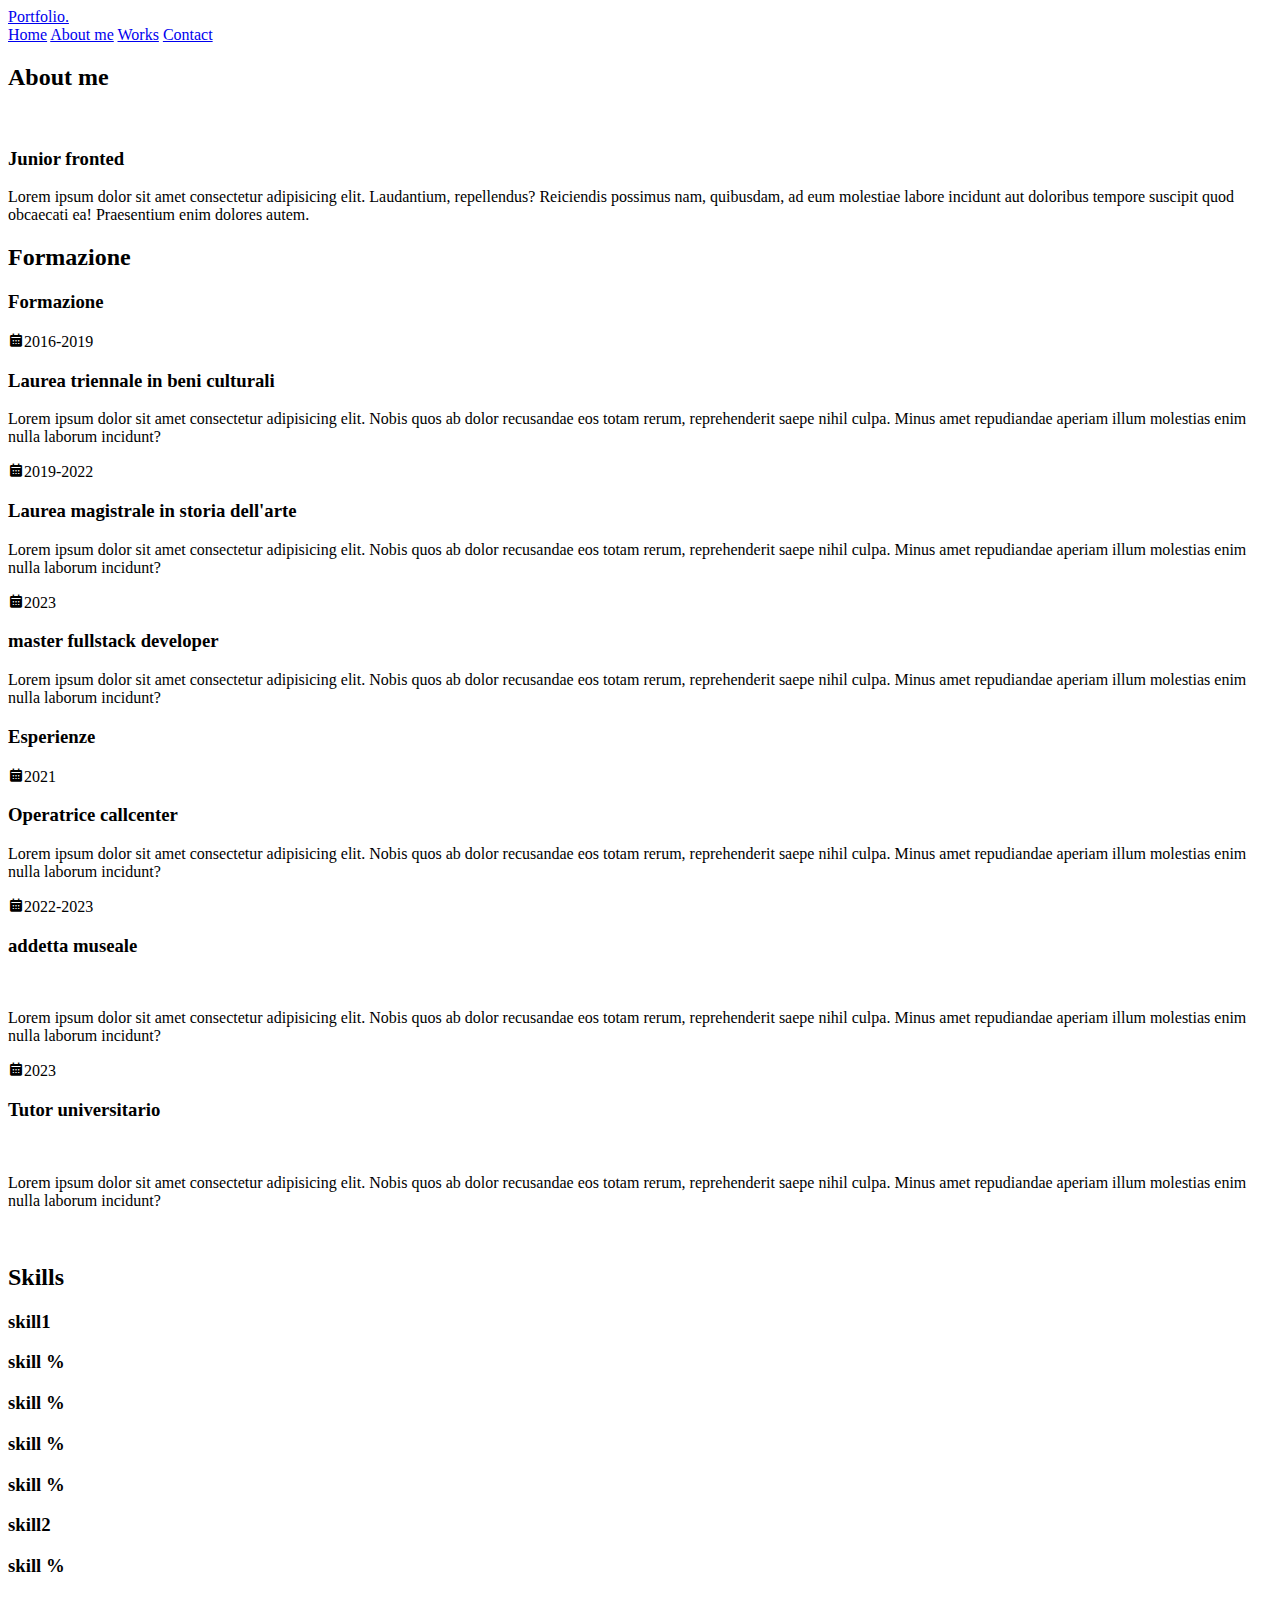
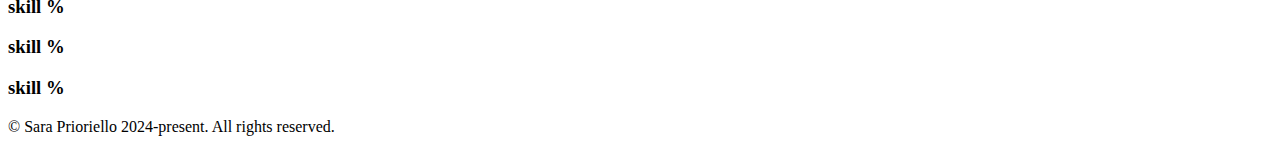
==== about.html @ 72db9e5d "aggiunta sezione 'about' da editare!" ====
<!DOCTYPE html>
<html lang="en">

<head>
    <meta charset="UTF-8">
    <meta name="viewport" content="width=device-width, initial-scale=1.0">
    <link rel="stylesheet" href="C:\Users\sarap\Desktop\Portfolio SaraPrioriello\Portfolio_SaraPrioriello\assets\css\about.css">
    <link href='https://unpkg.com/boxicons@2.1.4/css/boxicons.min.css' rel='stylesheet'>

</head>

<body>
    <header class="header">
        <a href="#" class="logo">Portfolio.</a>
        <nav class="navbar">
            <a href="C:\Users\sarap\Desktop\Portfolio SaraPrioriello\Portfolio_SaraPrioriello\index.html" >Home</a>
            <a href="C:\Users\sarap\Desktop\Portfolio SaraPrioriello\Portfolio_SaraPrioriello\about.html">About me</a>
            <a href="#">Works</a>
            <a href="#">Contact</a>
        </nav>
    </header>
<!--sezione about me-->
<section class="about" id="about">
    <h2 class="heading">About me
    </h2>

    <div class="about-img">
        <img src="C:\Users\sarap\Desktop\Portfolio SaraPrioriello\Portfolio_SaraPrioriello\assets\img\Progetto senza titolo (11).png" alt="">
        <span class="circle-spin"></span>
    </div>

    <div class="about-content">
        <h3>Junior fronted</h3>
        <p>Lorem ipsum dolor sit amet consectetur adipisicing elit. Laudantium, repellendus? Reiciendis possimus nam, quibusdam, ad eum molestiae labore incidunt aut doloribus tempore suscipit quod obcaecati ea! Praesentium enim dolores autem.</p>
    </div>


</section>

<section class="education" id="education">
    <h2 class="heading">Formazione</h2>

    <div class="education-row">
        <div class="education-column">
            <h3 class="title">Formazione</h3>

            <div class="education-box">
                <div class="education-content">
                    <div class="content">
                        <div class="year">
                        <i class='bx bxs-calendar'></i>2016-2019
                        <h3>Laurea triennale in beni culturali</h3>
                        <p>Lorem ipsum dolor sit amet consectetur adipisicing elit. Nobis quos ab dolor recusandae eos totam rerum, reprehenderit saepe nihil culpa. Minus amet repudiandae aperiam illum molestias enim nulla laborum incidunt?</p>
                        </div>
                    </div>
                </div>
            
                <div class="education-content">
                    <div class="content">
                        <div class="year">
                        <i class='bx bxs-calendar'></i>2019-2022
                        <h3>Laurea magistrale in storia dell'arte</h3>
                        <p>Lorem ipsum dolor sit amet consectetur adipisicing elit. Nobis quos ab dolor recusandae eos totam rerum, reprehenderit saepe nihil culpa. Minus amet repudiandae aperiam illum molestias enim nulla laborum incidunt?</p>
                        </div>
                    </div>
                </div>

                <div class="education-content">
                    <div class="content">
                        <div class="year">
                        <i class='bx bxs-calendar'></i>2023
                        <h3>master fullstack developer</h3>
                        <p>Lorem ipsum dolor sit amet consectetur adipisicing elit. Nobis quos ab dolor recusandae eos totam rerum, reprehenderit saepe nihil culpa. Minus amet repudiandae aperiam illum molestias enim nulla laborum incidunt?</p>
                        </div>
                    </div>
                </div>
            </div>
        </div>

        <div class="education-column">
            <h3 class="title">Esperienze</h3>

            <div class="education-box">
                <div class="education-content">
                    <div class="content">
                        <div class="year">
                        <i class='bx bxs-calendar'></i>2021
                        <h3>Operatrice callcenter</h3>
                        <p>Lorem ipsum dolor sit amet consectetur adipisicing elit. Nobis quos ab dolor recusandae eos totam rerum, reprehenderit saepe nihil culpa. Minus amet repudiandae aperiam illum molestias enim nulla laborum incidunt?</p>
                        </div>
                    </div>
                </div>
            
                <div class="education-content">
                    <div class="content">
                        <div class="year">
                        <i class='bx bxs-calendar'></i>2022-2023
                        <h3>addetta museale</h3>
                        <br>
                        <p>Lorem ipsum dolor sit amet consectetur adipisicing elit. Nobis quos ab dolor recusandae eos totam rerum, reprehenderit saepe nihil culpa. Minus amet repudiandae aperiam illum molestias enim nulla laborum incidunt?</p>
                  
                
                    </div>
                    </div>
                </div>

                <div class="education-content">
                    <div class="content">
                        <div class="year">
                        <i class='bx bxs-calendar'></i>2023
                        <h3>Tutor universitario</h3>
                        <br>
                        <p>Lorem ipsum dolor sit amet consectetur adipisicing elit. Nobis quos ab dolor recusandae eos totam rerum, reprehenderit saepe nihil culpa. Minus amet repudiandae aperiam illum molestias enim nulla laborum incidunt?</p>
                        <br>
                        
                        </div>
                    </div>
                </div>
            </div>
        </div>
    </div>
</section>
<!--sezione skill-->

<section class="skills" id="skills">
    <h2 class="heading">Skills</h2>
    <div class="skills-row">
        <div class="skills-column">
            <h3 class="title">skill1</h3>
            <div class="skills-box">
                <div class="skills-content">
                    <div class="progress">
                        <h3>skill <span>%</span></h3>
                        <div class="bar"><span></span></div>
                    </div>

                    <div class="progress">
                        <h3>skill <span>%</span></h3>
                        <div class="bar"><span></span></div>
                    </div>

                    <div class="progress">
                        <h3>skill <span>%</span></h3>
                        <div class="bar"><span></span></div>
                    </div>

                    <div class="progress">
                        <h3>skill <span>%</span></h3>
                        <div class="bar"><span></span></div>
                    </div>
                    
                </div>
            </div>
        </div>
        
        <div class="skills-column">
            <h3 class="title">skill2</h3>
            <div class="skills-box">
                <div class="skills-content">
                    <div class="progress">
                        <h3>skill <span>%</span></h3>
                        <div class="bar"><span></span></div>
                    </div>

                    <div class="progress">
                        <h3>skill <span>%</span></h3>
                        <div class="bar"><span></span></div>
                    </div>

                    <div class="progress">
                        <h3>skill <span>%</span></h3>
                        <div class="bar"><span></span></div>
                    </div>

                    <div class="progress">
                        <h3>skill <span>%</span></h3>
                        <div class="bar"><span></span></div>
                    </div>
                    
                </div>
            </div>
        </div>
        


        
    </div>


</section>

<!--FOOTER-->
<section>
    <footer class="footer">
        <p>© Sara Prioriello 2024-present. All rights reserved.</p>
    </footer>
    </section>
</body>
</html>
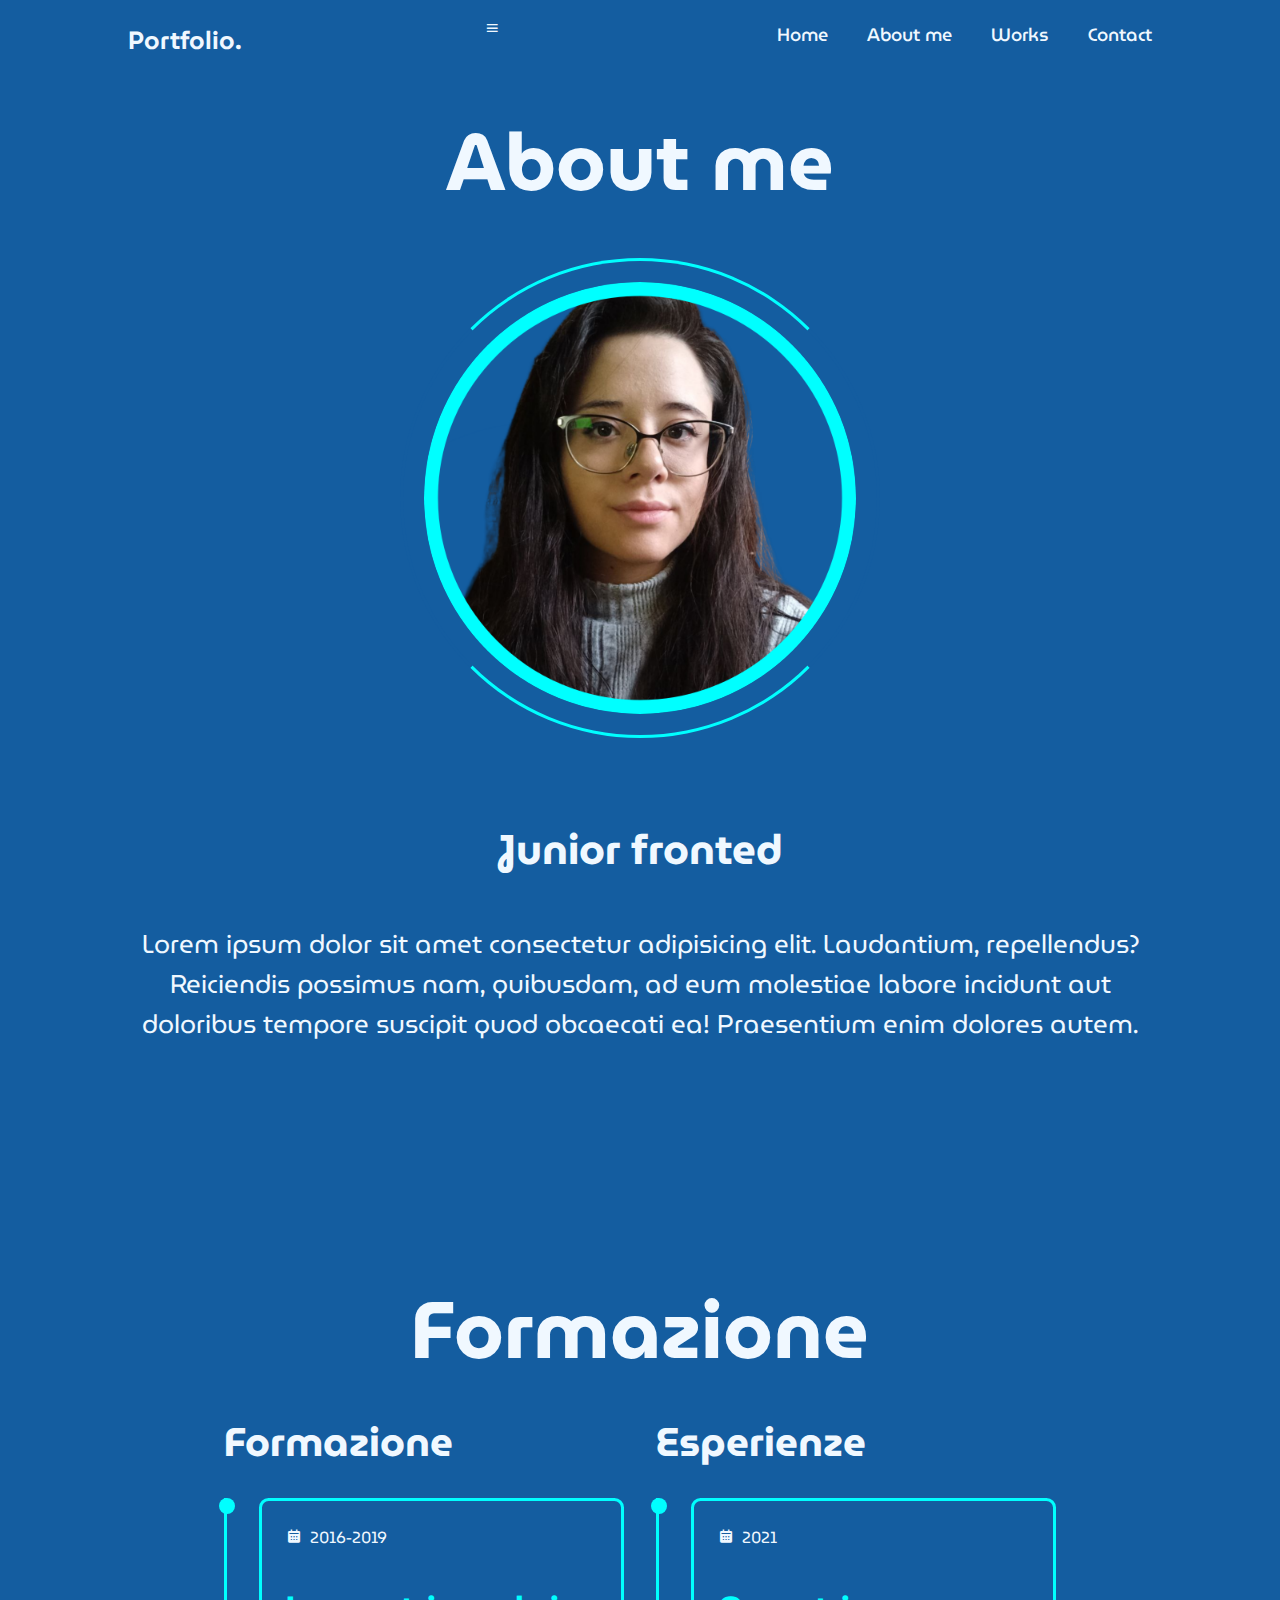
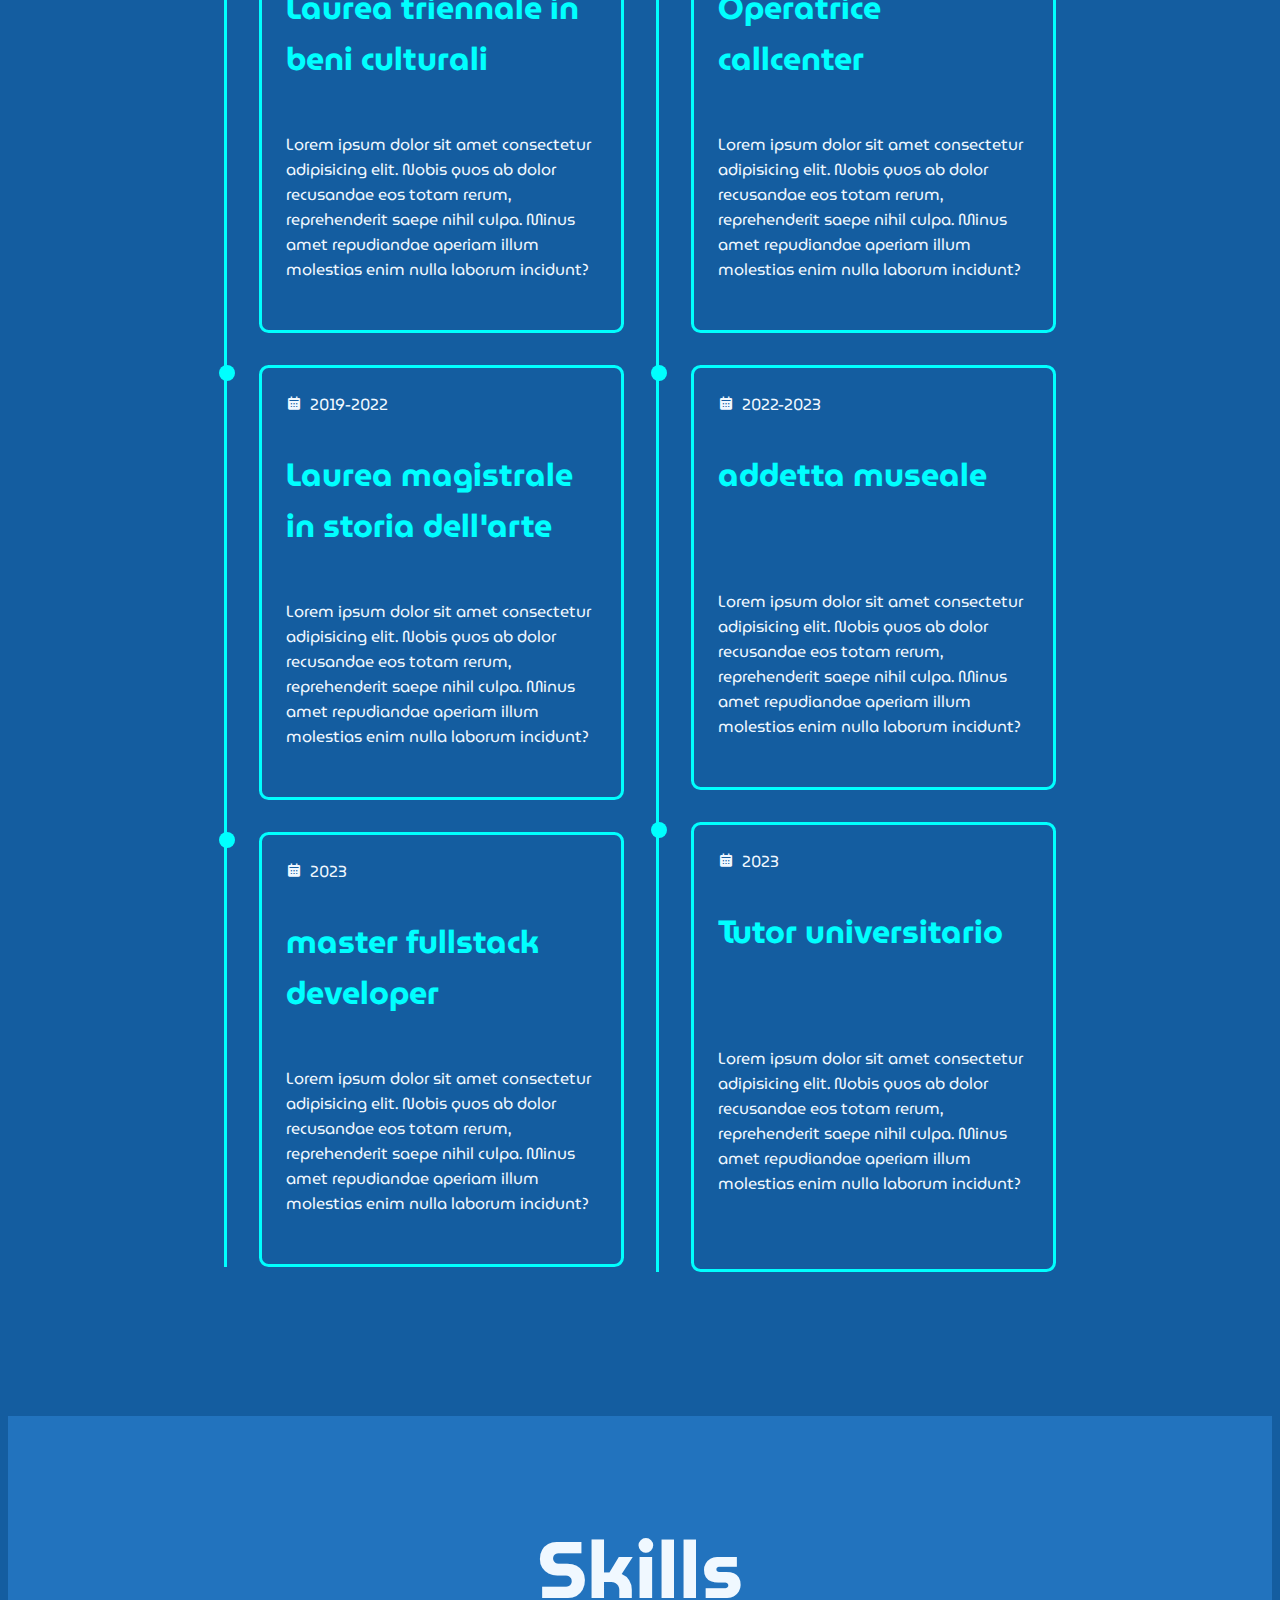
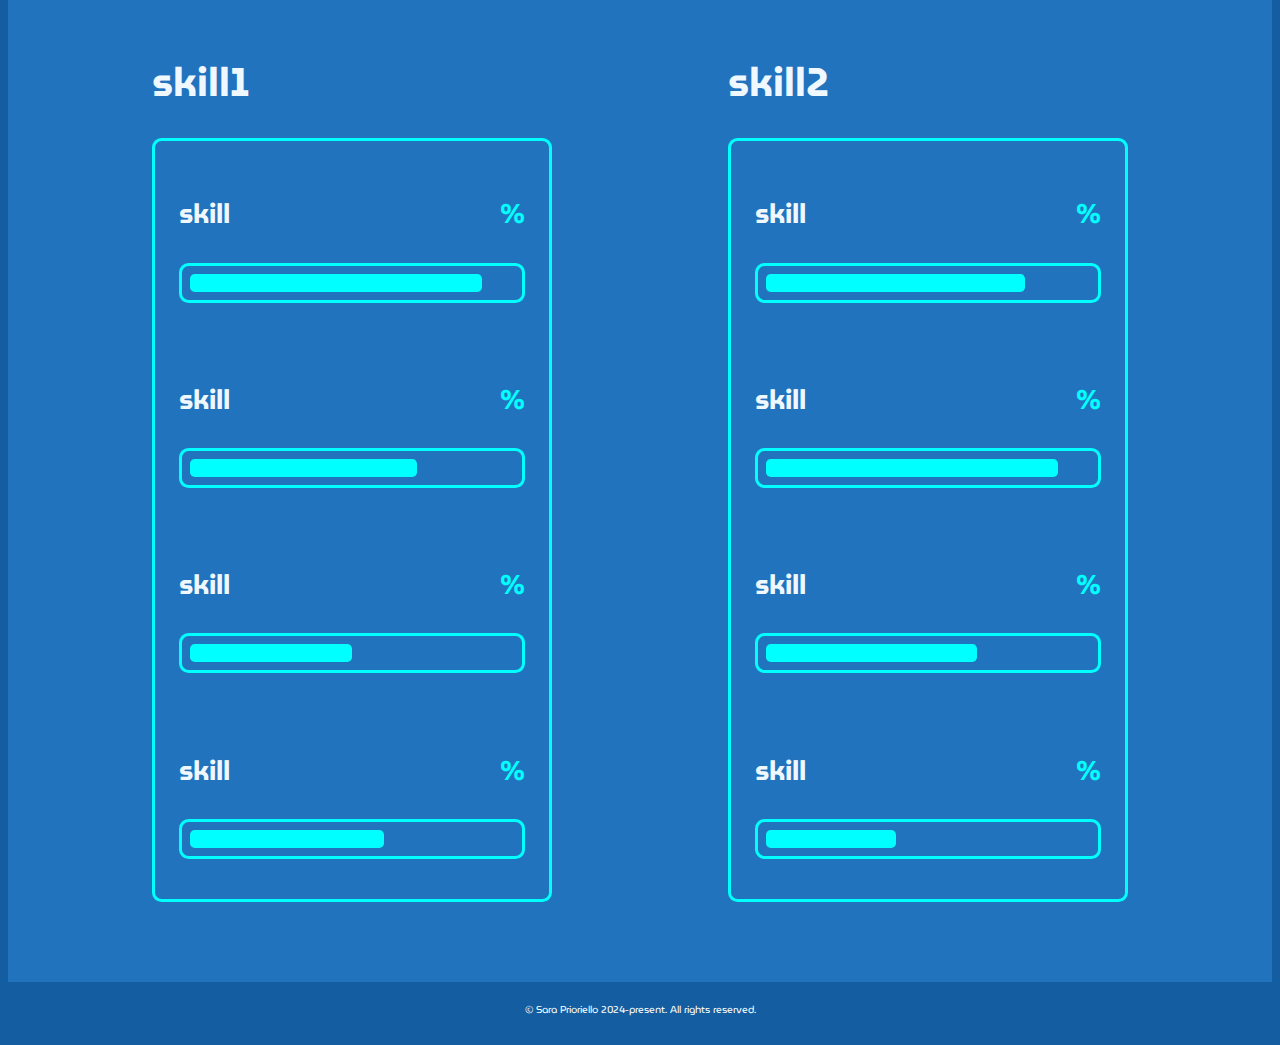
==== commit dfe024a7: "da rivedere i collegamenti del cv e della foto" ====
--- a/about.html
+++ b/about.html
@@ -4,19 +4,21 @@
 <head>
     <meta charset="UTF-8">
     <meta name="viewport" content="width=device-width, initial-scale=1.0">
-    <link rel="stylesheet" href="C:\Users\sarap\Desktop\Portfolio SaraPrioriello\Portfolio_SaraPrioriello\assets\css\about.css">
+    <link rel="stylesheet" href="assets\css\about.css">
     <link href='https://unpkg.com/boxicons@2.1.4/css/boxicons.min.css' rel='stylesheet'>
 
 </head>
 
 <body>
     <header class="header">
-        <a href="#" class="logo">Portfolio.</a>
+        <a href="index.html" class="logo">Portfolio.</a>
+        <div class="bx bx-menu" id="menu-icon"></div>
         <nav class="navbar">
-            <a href="C:\Users\sarap\Desktop\Portfolio SaraPrioriello\Portfolio_SaraPrioriello\index.html" >Home</a>
-            <a href="C:\Users\sarap\Desktop\Portfolio SaraPrioriello\Portfolio_SaraPrioriello\about.html">About me</a>
-            <a href="#">Works</a>
-            <a href="#">Contact</a>
+            <a href="index.html" >Home</a>
+            <a href="about.html">About me</a>
+            <a href="portfolio.html">Works</a>
+            <a href="contacts.html">Contact</a>
+            <span class="active-nav"></span>
         </nav>
     </header>
 <!--sezione about me-->
@@ -25,7 +27,7 @@
     </h2>
 
     <div class="about-img">
-        <img src="C:\Users\sarap\Desktop\Portfolio SaraPrioriello\Portfolio_SaraPrioriello\assets\img\Progetto senza titolo (11).png" alt="">
+        <img src="assets\img\Progetto senza titolo (11).png" alt="">
         <span class="circle-spin"></span>
     </div>
 
@@ -195,5 +197,7 @@
         <p>© Sara Prioriello 2024-present. All rights reserved.</p>
     </footer>
     </section>
+
+    <script src="script.js"></script>
 </body>
 </html>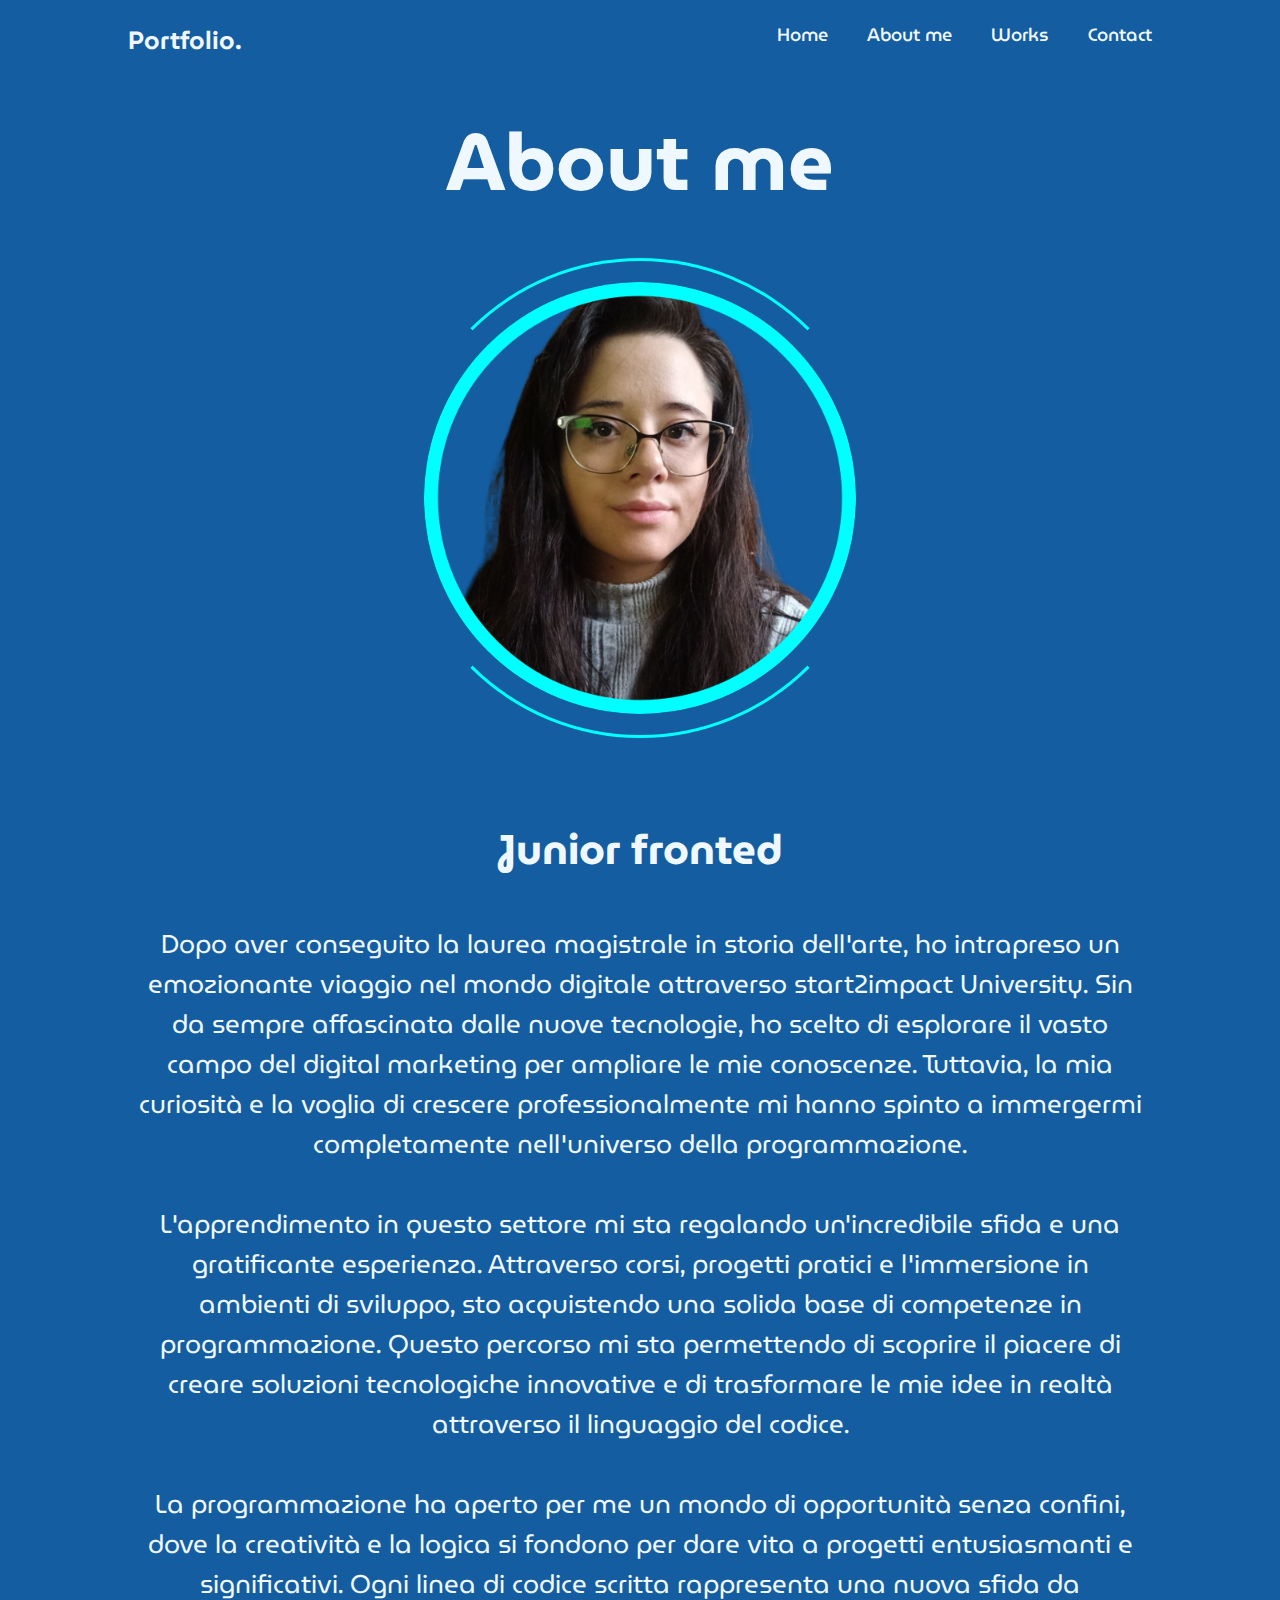
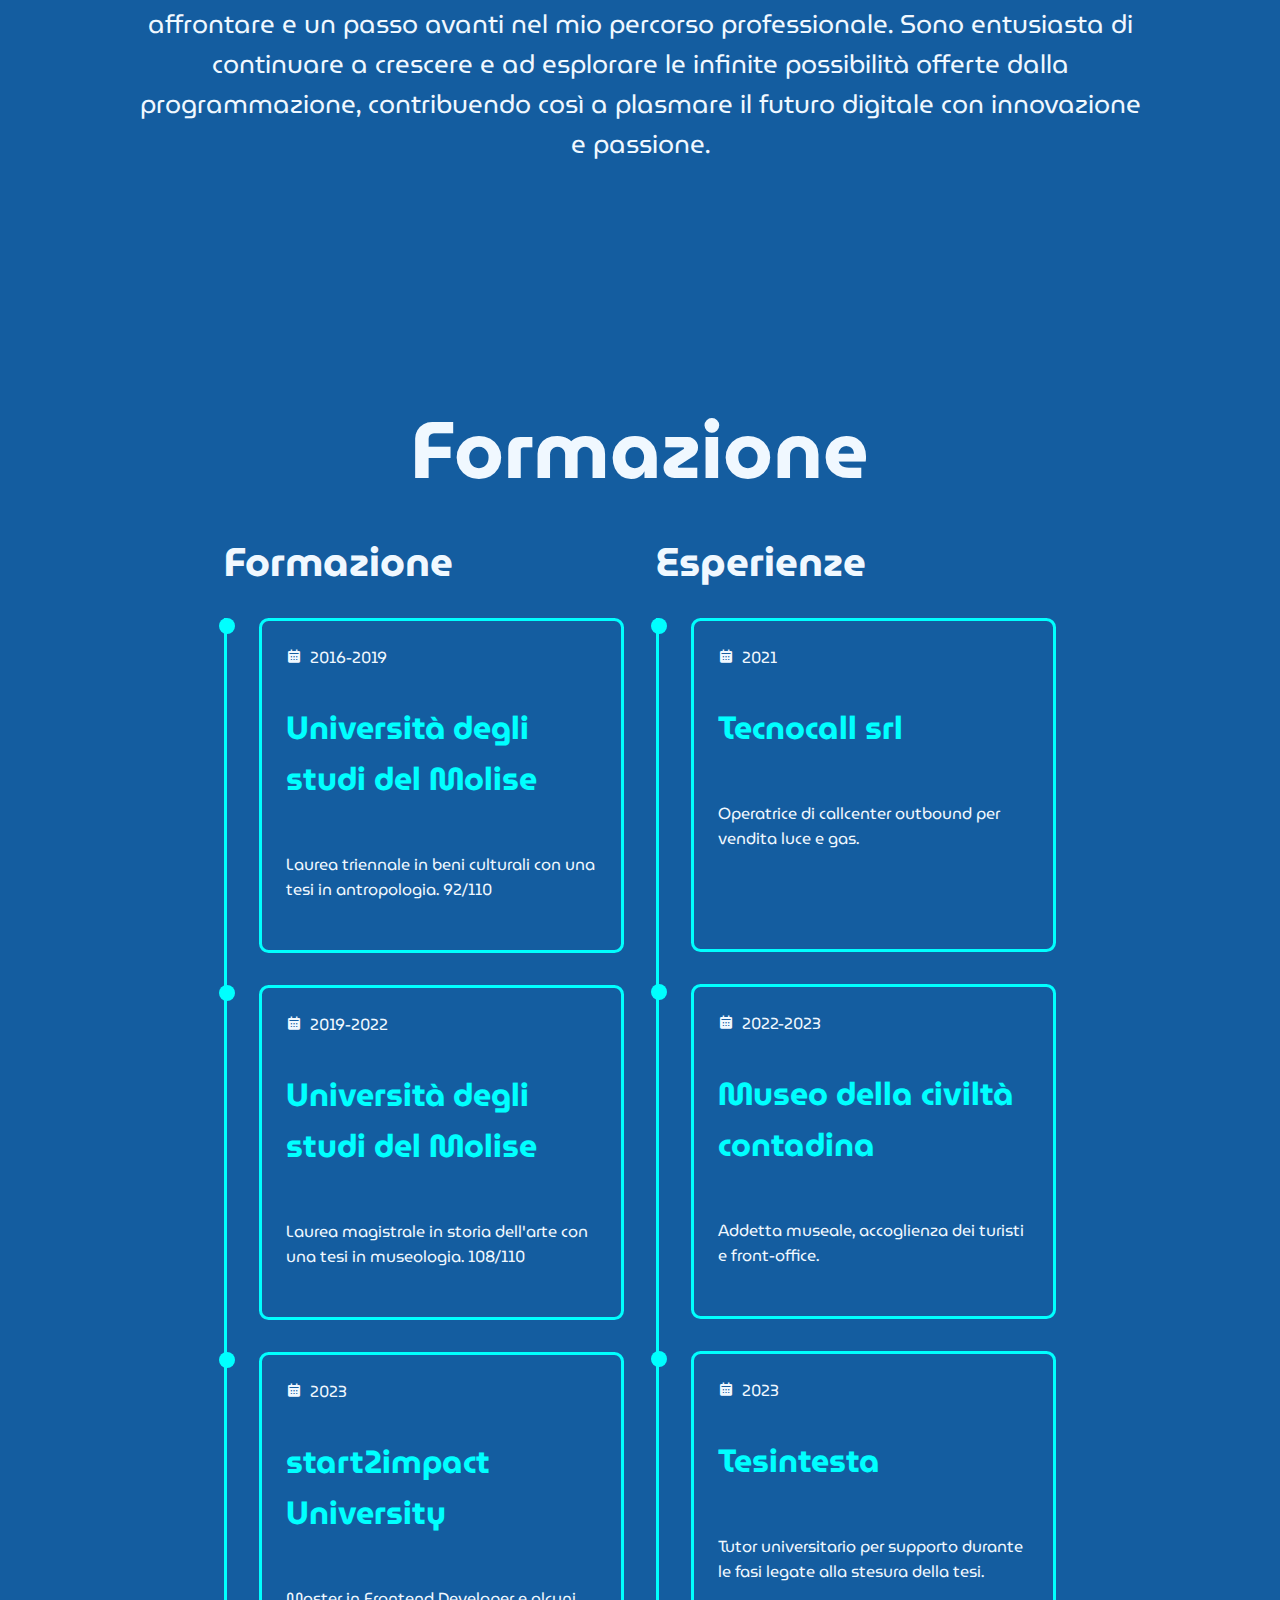
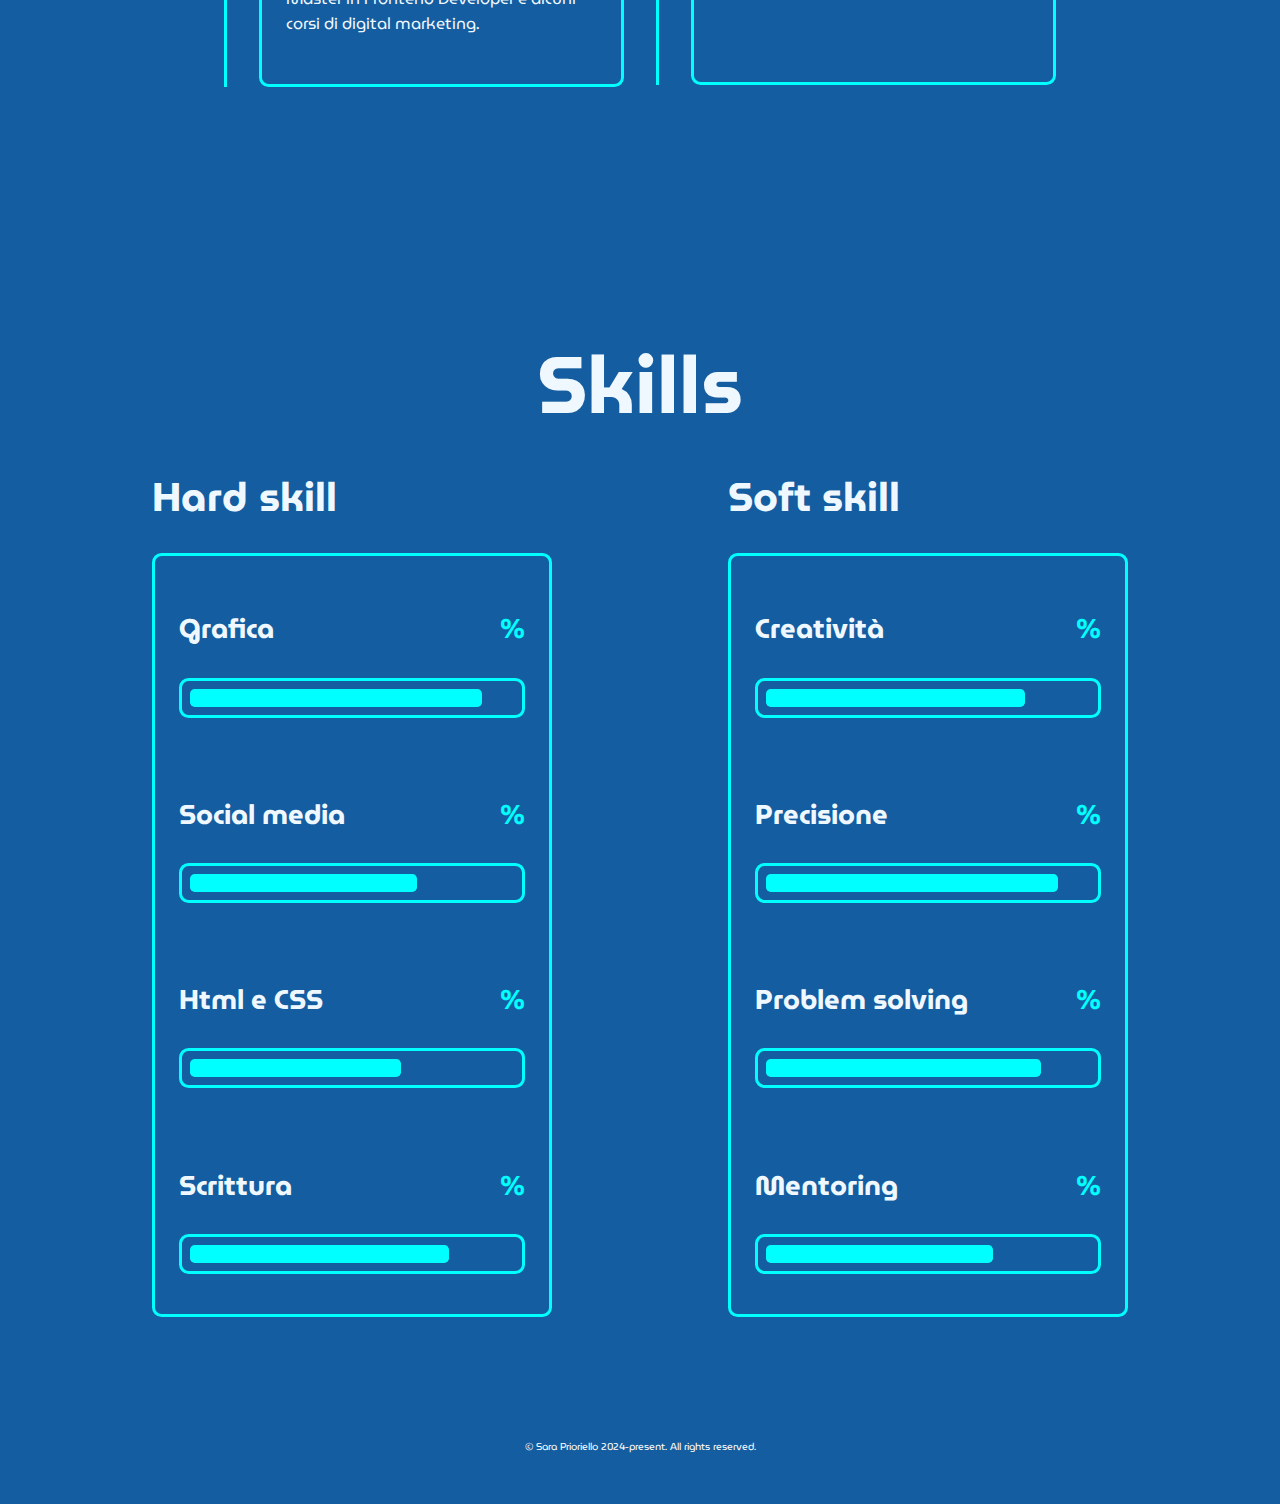
==== commit b17f7e7c: "iniziata la compilazione" ====
--- a/about.html
+++ b/about.html
@@ -6,6 +6,7 @@
     <meta name="viewport" content="width=device-width, initial-scale=1.0">
     <link rel="stylesheet" href="assets\css\about.css">
     <link href='https://unpkg.com/boxicons@2.1.4/css/boxicons.min.css' rel='stylesheet'>
+    
 
 </head>
 
@@ -33,7 +34,19 @@
 
     <div class="about-content">
         <h3>Junior fronted</h3>
-        <p>Lorem ipsum dolor sit amet consectetur adipisicing elit. Laudantium, repellendus? Reiciendis possimus nam, quibusdam, ad eum molestiae labore incidunt aut doloribus tempore suscipit quod obcaecati ea! Praesentium enim dolores autem.</p>
+        <p>Dopo aver conseguito la laurea magistrale in storia dell'arte, ho intrapreso un emozionante viaggio nel mondo digitale attraverso start2impact University. Sin da sempre affascinata dalle nuove tecnologie, ho scelto di esplorare il vasto campo del digital marketing per ampliare le mie conoscenze. Tuttavia, la mia curiosità e la voglia di crescere professionalmente mi hanno spinto a immergermi completamente nell'universo della programmazione.
+            <br>
+            <br>
+            L'apprendimento in questo settore mi sta regalando un'incredibile sfida e una gratificante esperienza. Attraverso corsi, progetti pratici e l'immersione in ambienti di sviluppo, sto acquistendo una solida base di competenze in programmazione. Questo percorso mi sta permettendo di scoprire il piacere di creare soluzioni tecnologiche innovative e di trasformare le mie idee in realtà attraverso il linguaggio del codice.
+            <br>
+            <br>
+            La programmazione ha aperto per me un mondo di opportunità senza confini, dove la creatività e la logica si fondono per dare vita a progetti entusiasmanti e significativi. Ogni linea di codice scritta rappresenta una nuova sfida da affrontare e un passo avanti nel mio percorso professionale. Sono entusiasta di continuare a crescere e ad esplorare le infinite possibilità offerte dalla programmazione, contribuendo così a plasmare il futuro digitale con innovazione e passione.
+            
+            
+            
+            
+            
+            </p>
     </div>
 
 
@@ -51,8 +64,9 @@
                     <div class="content">
                         <div class="year">
                         <i class='bx bxs-calendar'></i>2016-2019
-                        <h3>Laurea triennale in beni culturali</h3>
-                        <p>Lorem ipsum dolor sit amet consectetur adipisicing elit. Nobis quos ab dolor recusandae eos totam rerum, reprehenderit saepe nihil culpa. Minus amet repudiandae aperiam illum molestias enim nulla laborum incidunt?</p>
+                        <h3>Università degli studi del Molise</h3>
+                        <p>Laurea triennale in beni culturali con una tesi in antropologia.
+                        92/110</p>
                         </div>
                     </div>
                 </div>
@@ -61,8 +75,9 @@
                     <div class="content">
                         <div class="year">
                         <i class='bx bxs-calendar'></i>2019-2022
-                        <h3>Laurea magistrale in storia dell'arte</h3>
-                        <p>Lorem ipsum dolor sit amet consectetur adipisicing elit. Nobis quos ab dolor recusandae eos totam rerum, reprehenderit saepe nihil culpa. Minus amet repudiandae aperiam illum molestias enim nulla laborum incidunt?</p>
+                        <h3>Università degli studi del Molise</h3>
+                        <p>Laurea magistrale in storia dell'arte con una tesi in museologia. 
+                        108/110</p>
                         </div>
                     </div>
                 </div>
@@ -71,8 +86,9 @@
                     <div class="content">
                         <div class="year">
                         <i class='bx bxs-calendar'></i>2023
-                        <h3>master fullstack developer</h3>
-                        <p>Lorem ipsum dolor sit amet consectetur adipisicing elit. Nobis quos ab dolor recusandae eos totam rerum, reprehenderit saepe nihil culpa. Minus amet repudiandae aperiam illum molestias enim nulla laborum incidunt?</p>
+                        <h3>start2impact University</h3>
+                        <p>Master in Frontend Developer e alcuni corsi di digital marketing. 
+                        </p>
                         </div>
                     </div>
                 </div>
@@ -87,8 +103,9 @@
                     <div class="content">
                         <div class="year">
                         <i class='bx bxs-calendar'></i>2021
-                        <h3>Operatrice callcenter</h3>
-                        <p>Lorem ipsum dolor sit amet consectetur adipisicing elit. Nobis quos ab dolor recusandae eos totam rerum, reprehenderit saepe nihil culpa. Minus amet repudiandae aperiam illum molestias enim nulla laborum incidunt?</p>
+                        <h3>Tecnocall srl</h3>
+                        <p>Operatrice di callcenter outbound per vendita luce e gas. <br><br>
+                        <br></p>
                         </div>
                     </div>
                 </div>
@@ -97,9 +114,9 @@
                     <div class="content">
                         <div class="year">
                         <i class='bx bxs-calendar'></i>2022-2023
-                        <h3>addetta museale</h3>
-                        <br>
-                        <p>Lorem ipsum dolor sit amet consectetur adipisicing elit. Nobis quos ab dolor recusandae eos totam rerum, reprehenderit saepe nihil culpa. Minus amet repudiandae aperiam illum molestias enim nulla laborum incidunt?</p>
+                        <h3>Museo della civiltà contadina</h3>
+                        <p>Addetta museale, accoglienza dei turisti e front-office.
+                        <br></p>
                   
                 
                     </div>
@@ -110,10 +127,10 @@
                     <div class="content">
                         <div class="year">
                         <i class='bx bxs-calendar'></i>2023
-                        <h3>Tutor universitario</h3>
-                        <br>
-                        <p>Lorem ipsum dolor sit amet consectetur adipisicing elit. Nobis quos ab dolor recusandae eos totam rerum, reprehenderit saepe nihil culpa. Minus amet repudiandae aperiam illum molestias enim nulla laborum incidunt?</p>
-                        <br>
+                        <h3>Tesintesta</h3>
+                        <p>Tutor universitario per supporto durante le fasi legate alla stesura della tesi.
+                            <br><br><br>
+                        </p>
                         
                         </div>
                     </div>
@@ -128,26 +145,26 @@
     <h2 class="heading">Skills</h2>
     <div class="skills-row">
         <div class="skills-column">
-            <h3 class="title">skill1</h3>
+            <h3 class="title">Hard skill</h3>
             <div class="skills-box">
                 <div class="skills-content">
                     <div class="progress">
-                        <h3>skill <span>%</span></h3>
-                        <div class="bar"><span></span></div>
-                    </div>
-
-                    <div class="progress">
-                        <h3>skill <span>%</span></h3>
-                        <div class="bar"><span></span></div>
-                    </div>
-
-                    <div class="progress">
-                        <h3>skill <span>%</span></h3>
-                        <div class="bar"><span></span></div>
-                    </div>
-
-                    <div class="progress">
-                        <h3>skill <span>%</span></h3>
+                        <h3>Grafica<span>%</span></h3>
+                        <div class="bar"><span></span></div>
+                    </div>
+
+                    <div class="progress">
+                        <h3>Social media <span>%</span></h3>
+                        <div class="bar"><span></span></div>
+                    </div>
+
+                    <div class="progress">
+                        <h3>Html e CSS <span>%</span></h3>
+                        <div class="bar"><span></span></div>
+                    </div>
+
+                    <div class="progress">
+                        <h3>Scrittura <span>%</span></h3>
                         <div class="bar"><span></span></div>
                     </div>
                     
@@ -156,26 +173,26 @@
         </div>
         
         <div class="skills-column">
-            <h3 class="title">skill2</h3>
+            <h3 class="title">Soft skill</h3>
             <div class="skills-box">
                 <div class="skills-content">
                     <div class="progress">
-                        <h3>skill <span>%</span></h3>
-                        <div class="bar"><span></span></div>
-                    </div>
-
-                    <div class="progress">
-                        <h3>skill <span>%</span></h3>
-                        <div class="bar"><span></span></div>
-                    </div>
-
-                    <div class="progress">
-                        <h3>skill <span>%</span></h3>
-                        <div class="bar"><span></span></div>
-                    </div>
-
-                    <div class="progress">
-                        <h3>skill <span>%</span></h3>
+                        <h3>Creatività <span>%</span></h3>
+                        <div class="bar"><span></span></div>
+                    </div>
+
+                    <div class="progress">
+                        <h3>Precisione <span>%</span></h3>
+                        <div class="bar"><span></span></div>
+                    </div>
+
+                    <div class="progress">
+                        <h3>Problem solving <span>%</span></h3>
+                        <div class="bar"><span></span></div>
+                    </div>
+
+                    <div class="progress">
+                        <h3>Mentoring <span>%</span></h3>
                         <div class="bar"><span></span></div>
                     </div>
                     
@@ -192,11 +209,11 @@
 </section>
 
 <!--FOOTER-->
-<section>
-    <footer class="footer">
+
+    <footer>
         <p>© Sara Prioriello 2024-present. All rights reserved.</p>
     </footer>
-    </section>
+   
 
     <script src="script.js"></script>
 </body>
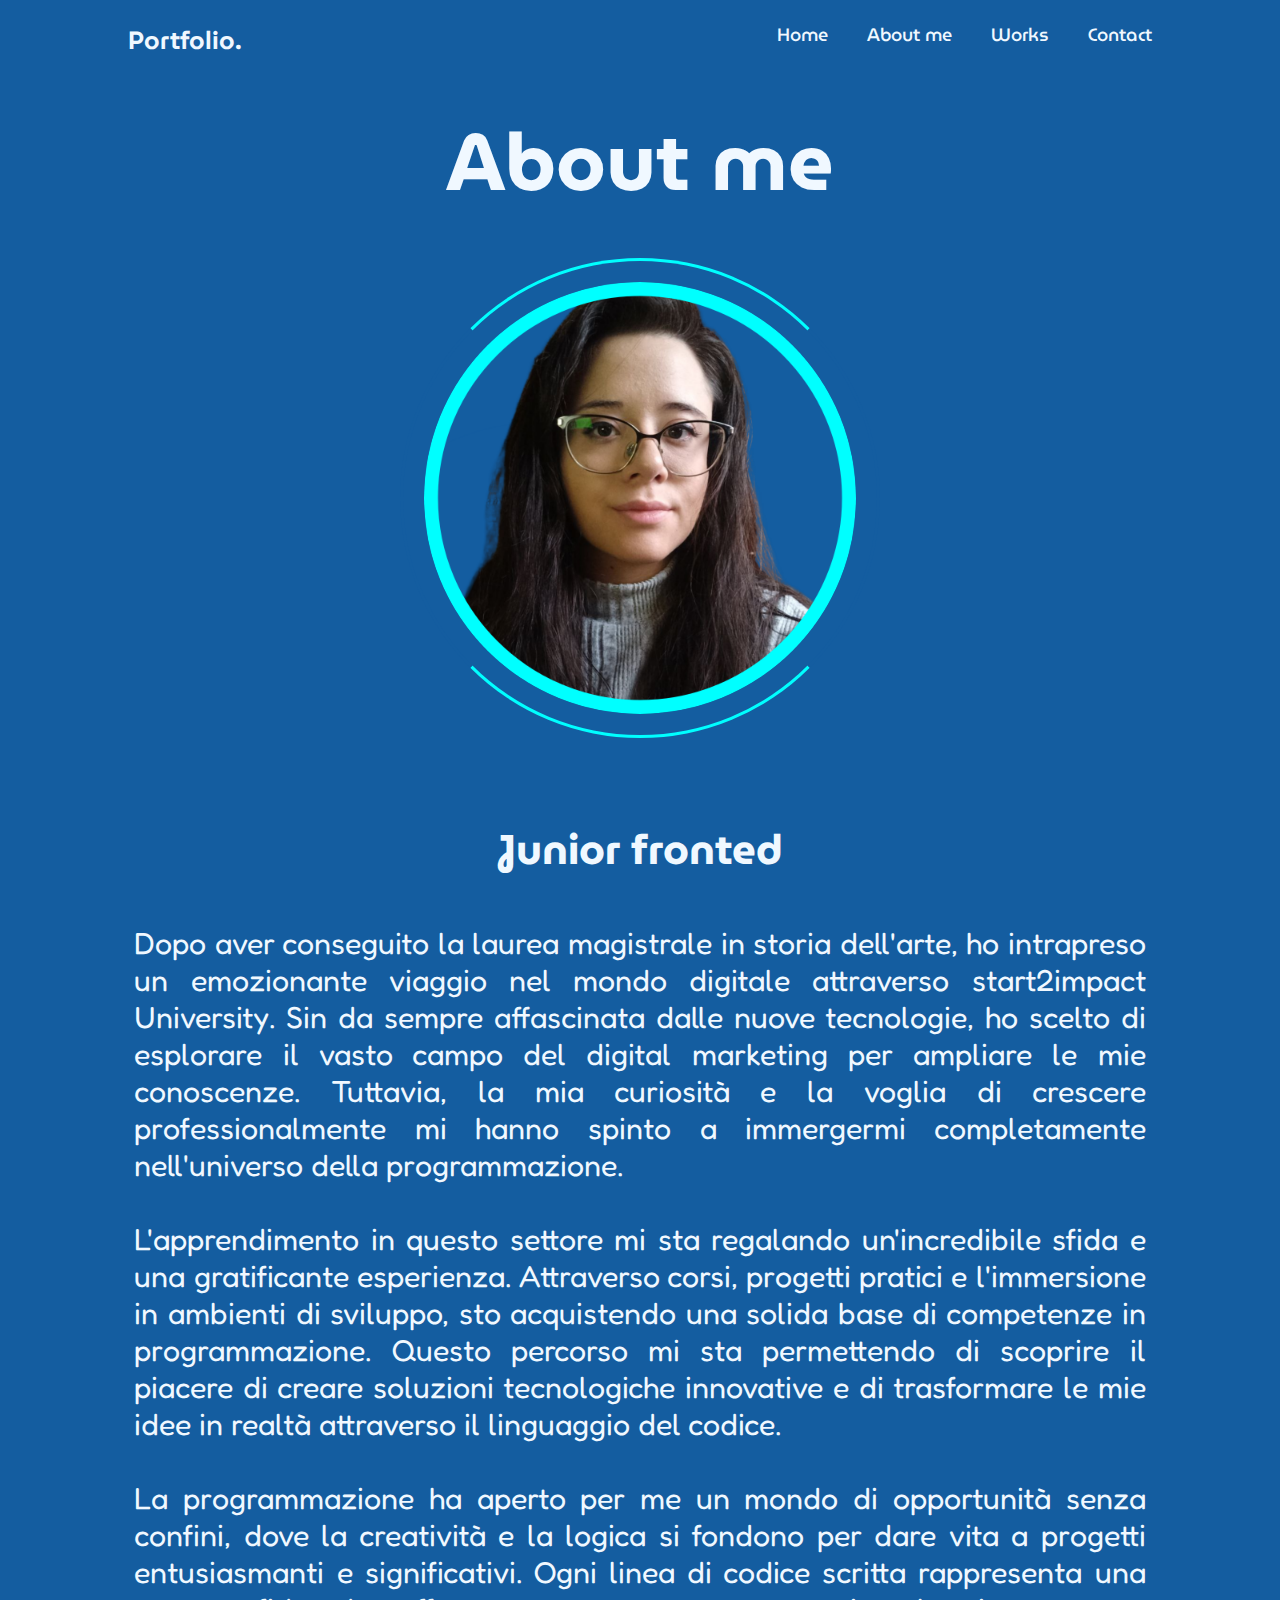
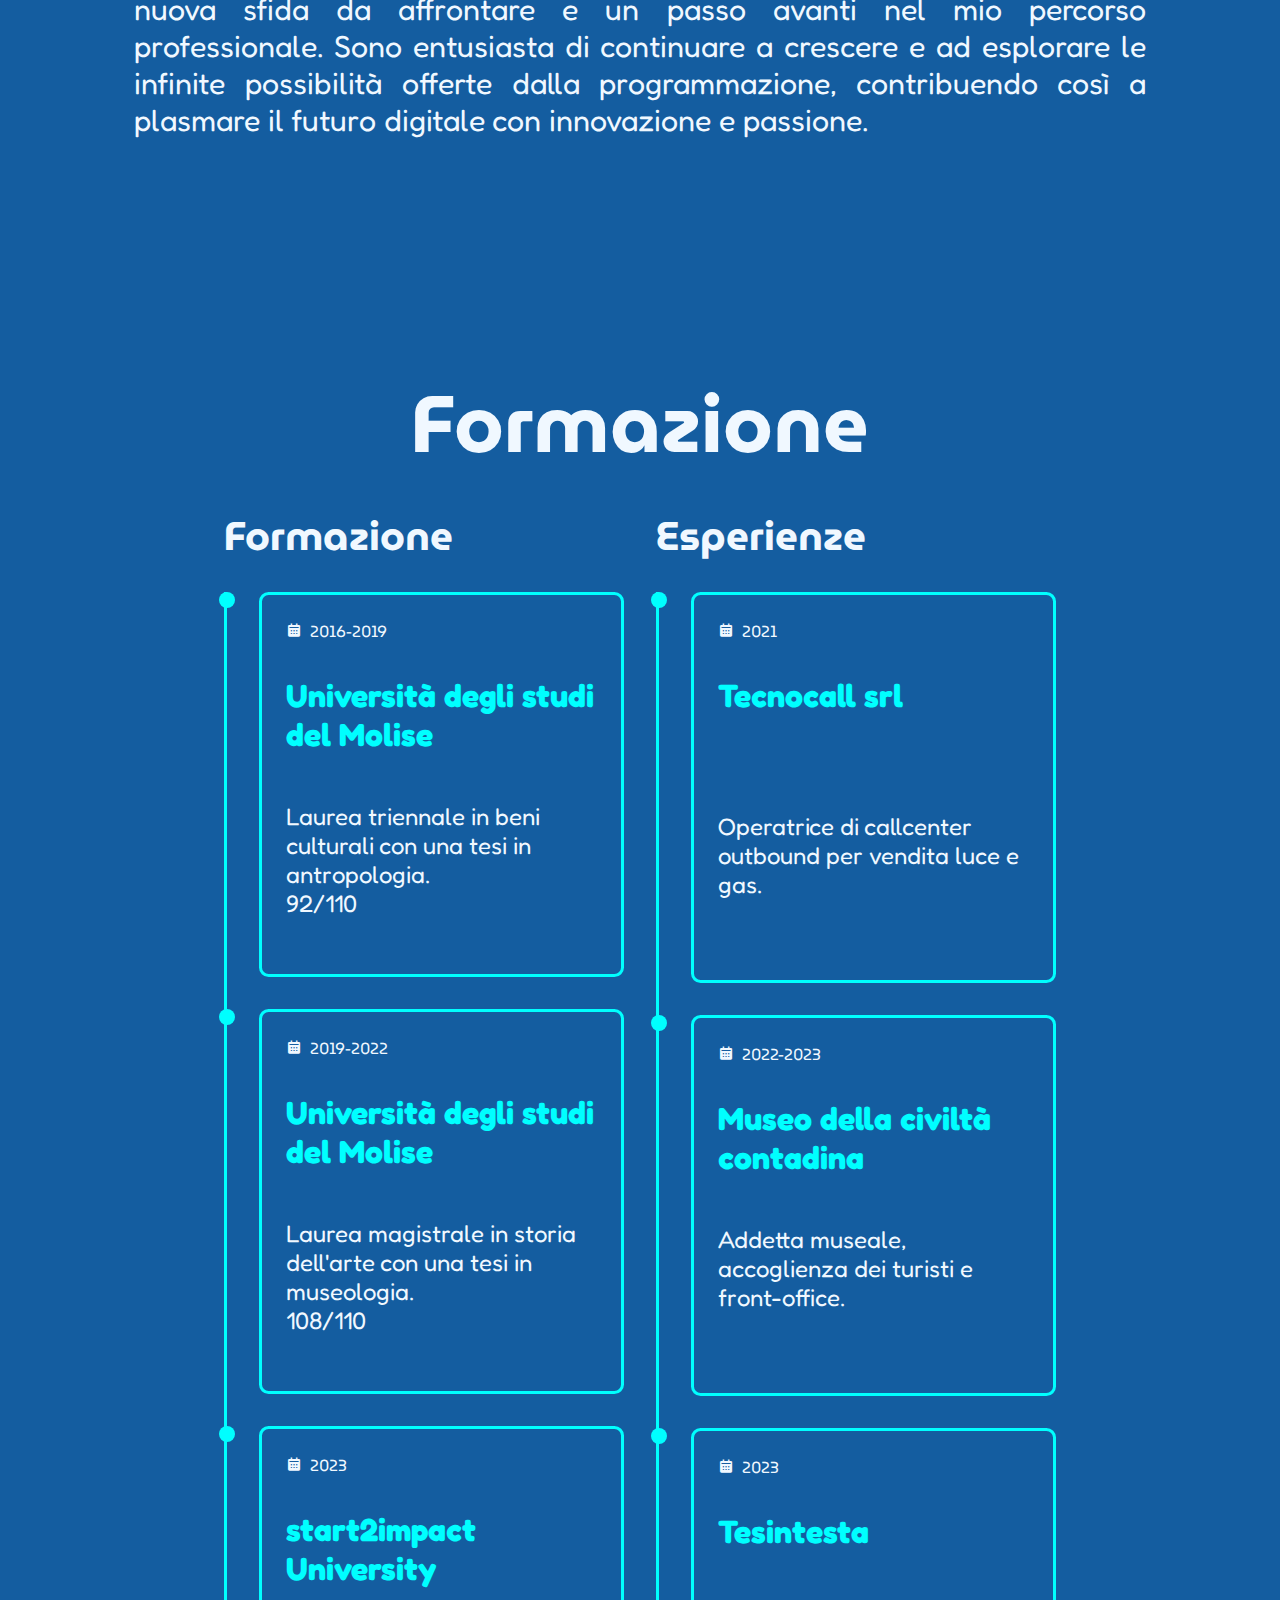
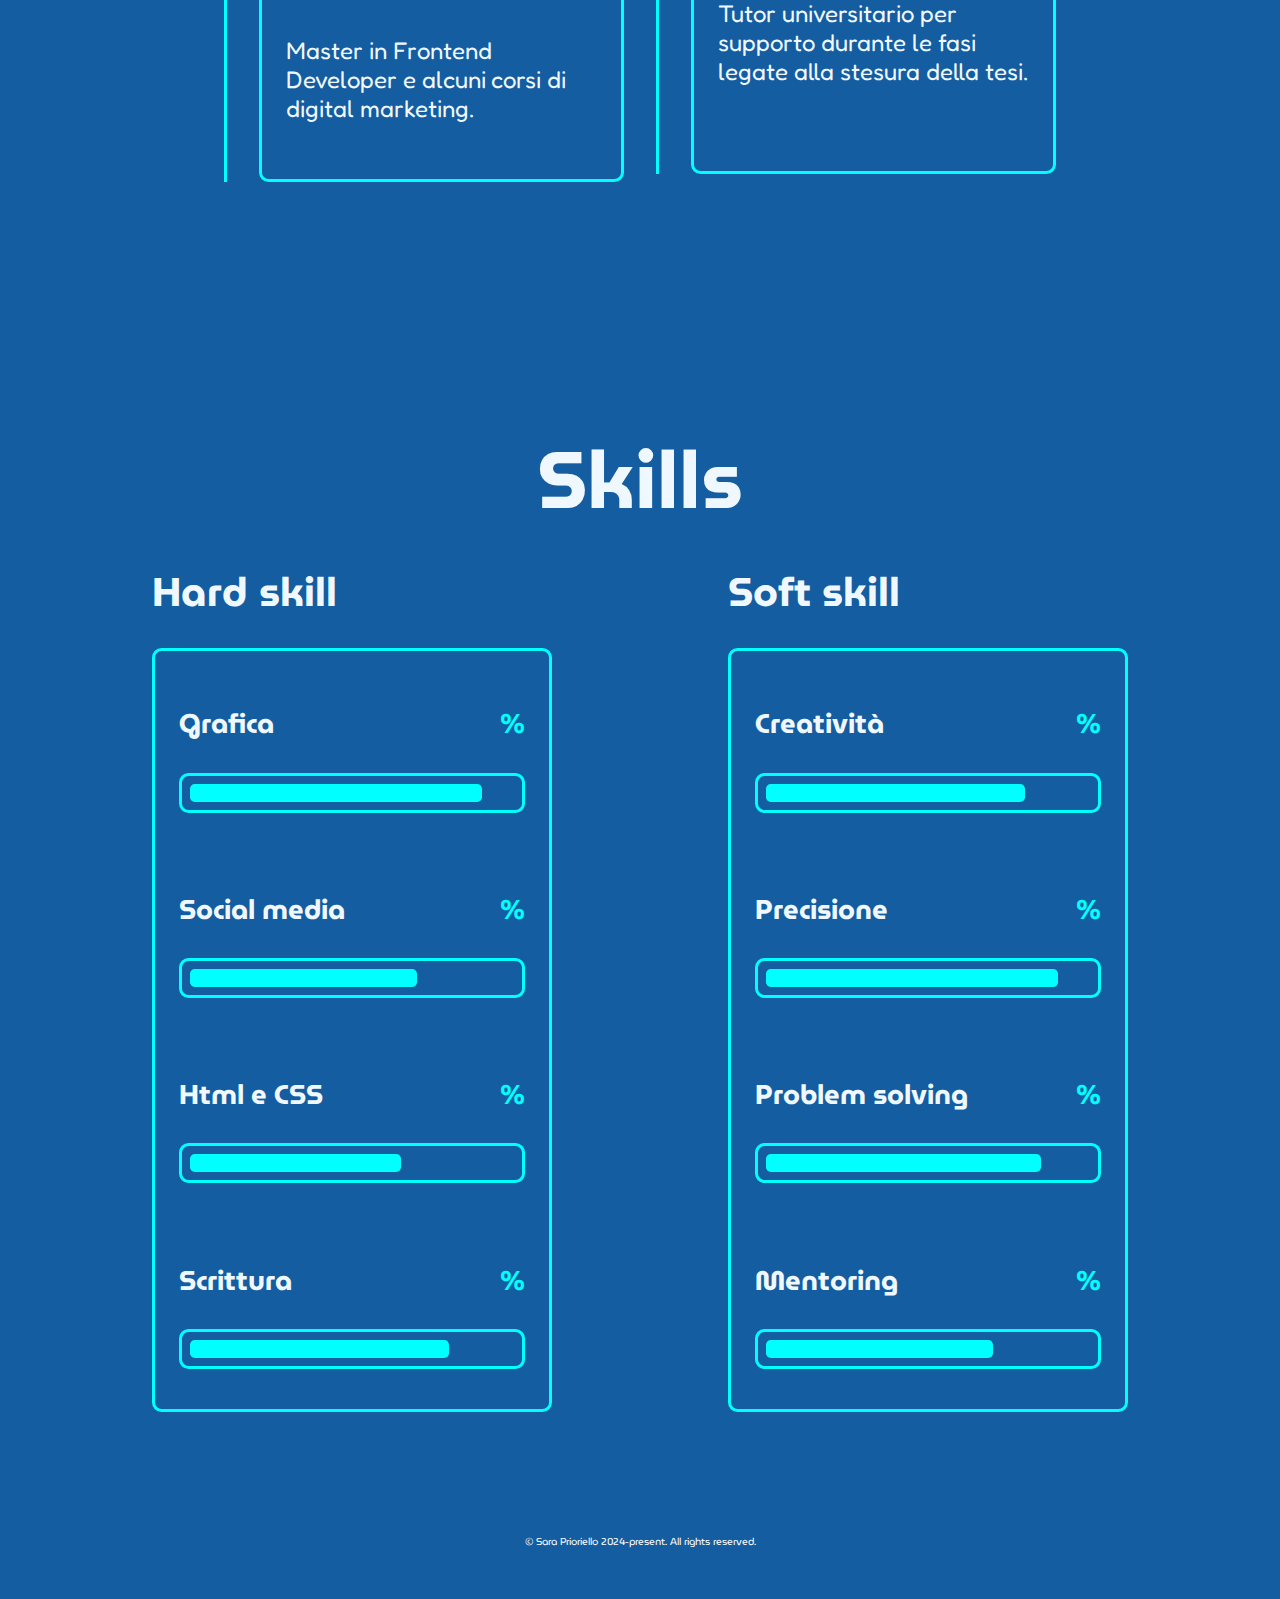
==== commit 2a9adea3: "controllare smartphone" ====
--- a/about.html
+++ b/about.html
@@ -65,7 +65,7 @@
                         <div class="year">
                         <i class='bx bxs-calendar'></i>2016-2019
                         <h3>Università degli studi del Molise</h3>
-                        <p>Laurea triennale in beni culturali con una tesi in antropologia.
+                        <p>Laurea triennale in beni culturali con una tesi in antropologia. <br>
                         92/110</p>
                         </div>
                     </div>
@@ -76,7 +76,7 @@
                         <div class="year">
                         <i class='bx bxs-calendar'></i>2019-2022
                         <h3>Università degli studi del Molise</h3>
-                        <p>Laurea magistrale in storia dell'arte con una tesi in museologia. 
+                        <p>Laurea magistrale in storia dell'arte con una tesi in museologia. <br>
                         108/110</p>
                         </div>
                     </div>
@@ -103,9 +103,9 @@
                     <div class="content">
                         <div class="year">
                         <i class='bx bxs-calendar'></i>2021
-                        <h3>Tecnocall srl</h3>
-                        <p>Operatrice di callcenter outbound per vendita luce e gas. <br><br>
-                        <br></p>
+                        <h3>Tecnocall srl</h3><br>
+                        <p>Operatrice di callcenter outbound per vendita luce e gas. 
+                        </p><br>
                         </div>
                     </div>
                 </div>
@@ -116,7 +116,7 @@
                         <i class='bx bxs-calendar'></i>2022-2023
                         <h3>Museo della civiltà contadina</h3>
                         <p>Addetta museale, accoglienza dei turisti e front-office.
-                        <br></p>
+                        </p><br>
                   
                 
                     </div>
@@ -129,7 +129,7 @@
                         <i class='bx bxs-calendar'></i>2023
                         <h3>Tesintesta</h3>
                         <p>Tutor universitario per supporto durante le fasi legate alla stesura della tesi.
-                            <br><br><br>
+                           <br><br>
                         </p>
                         
                         </div>
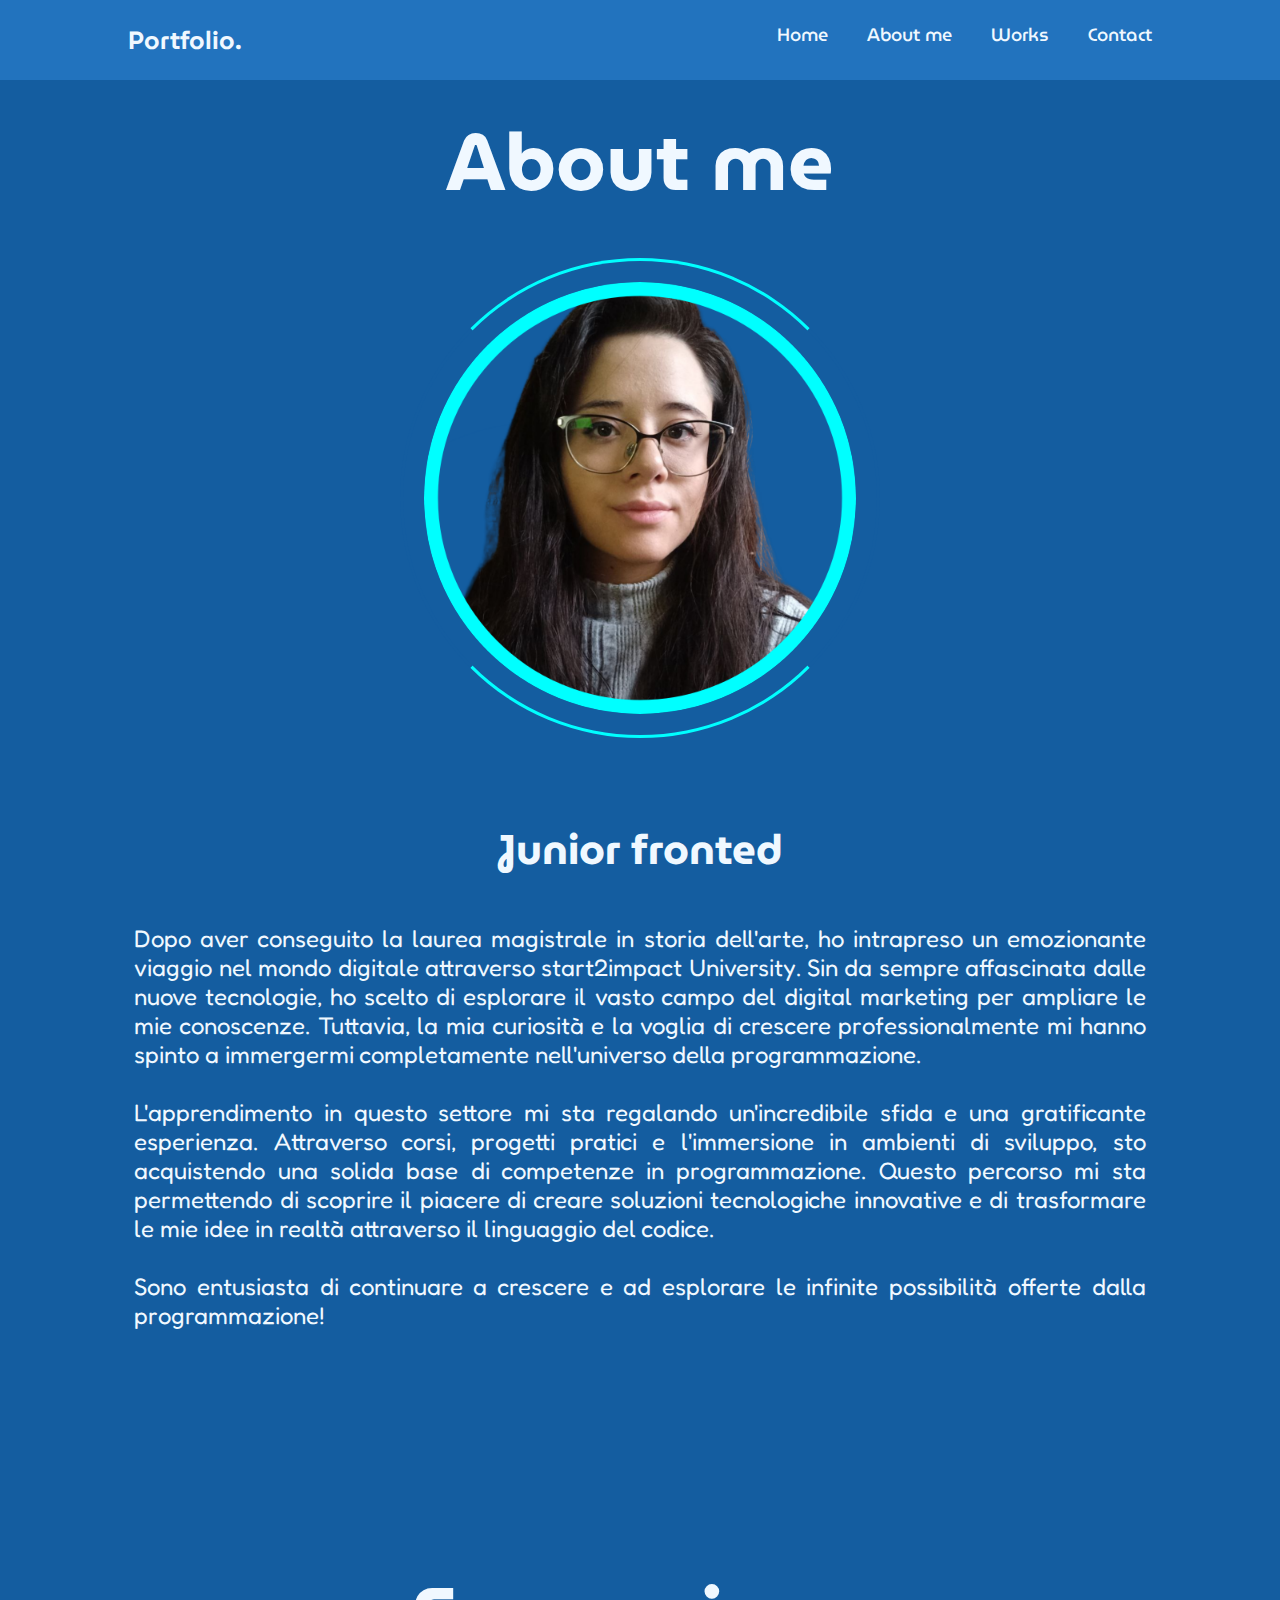
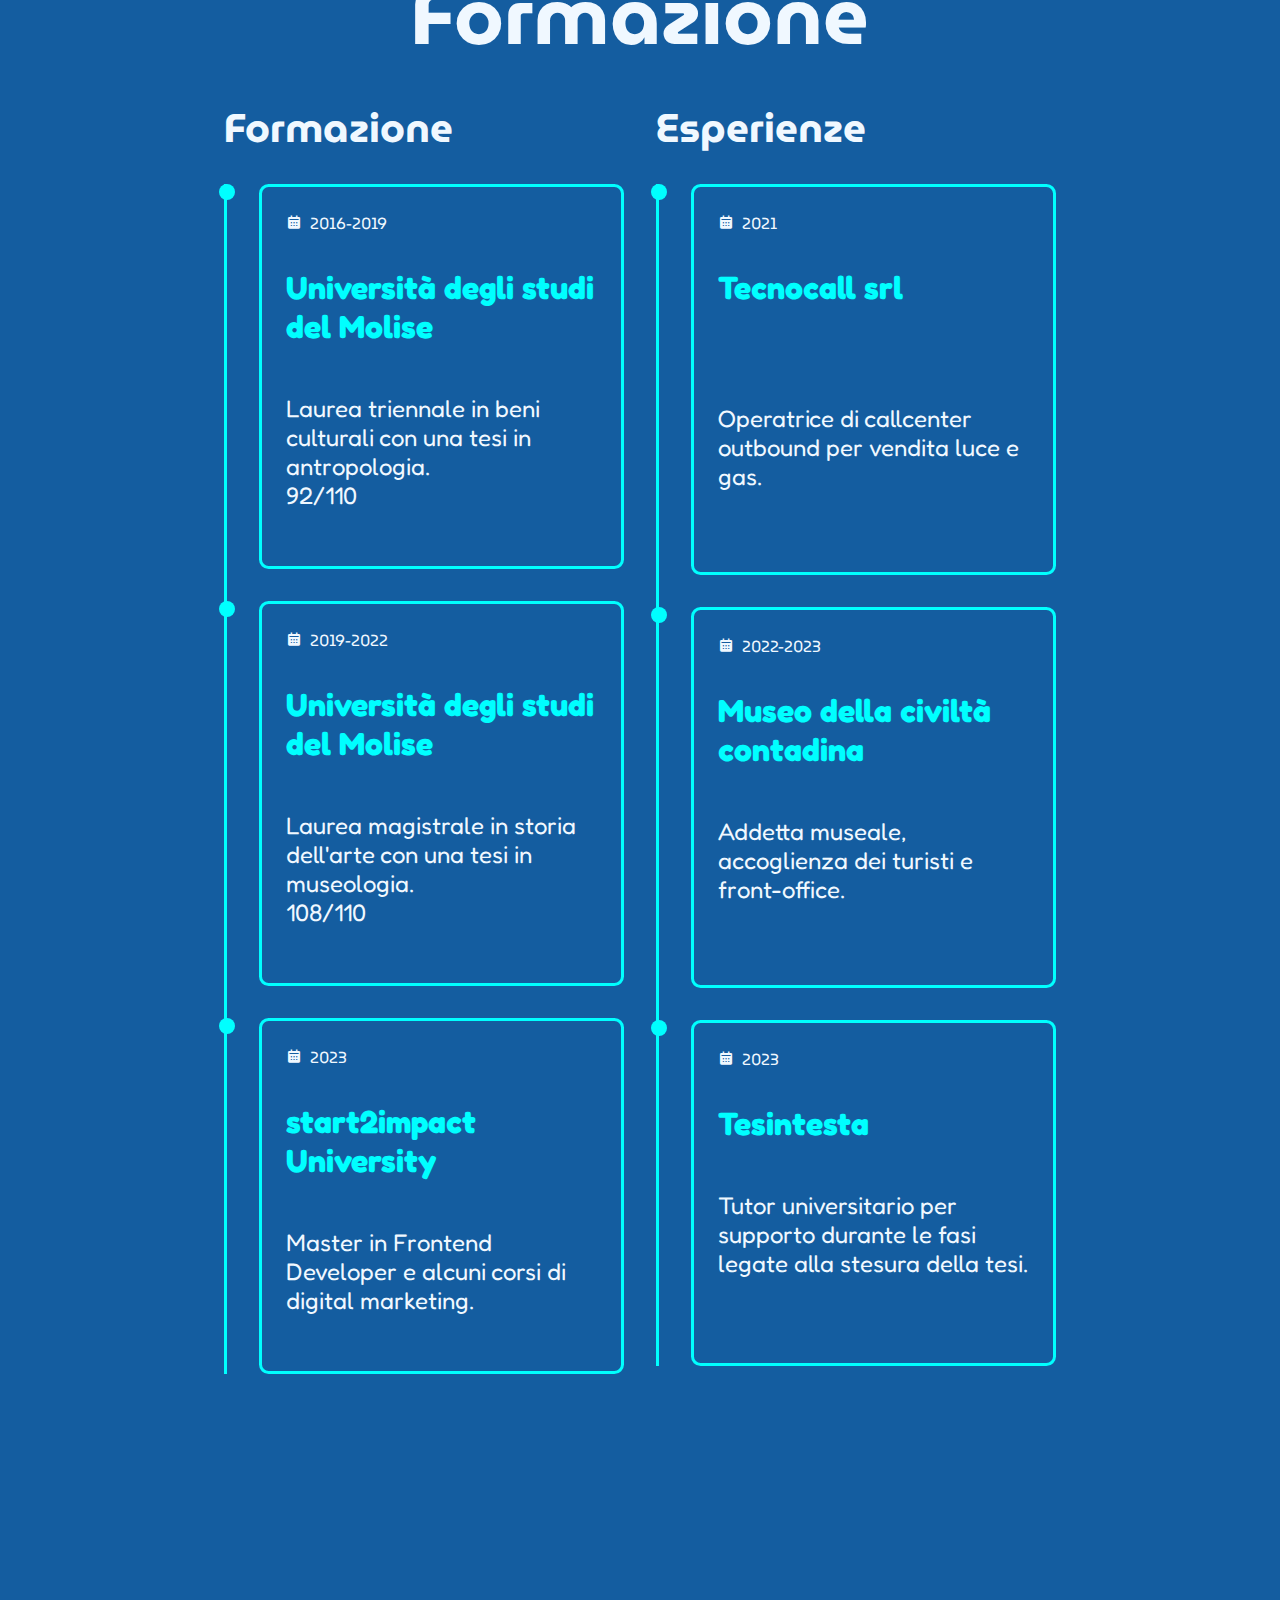
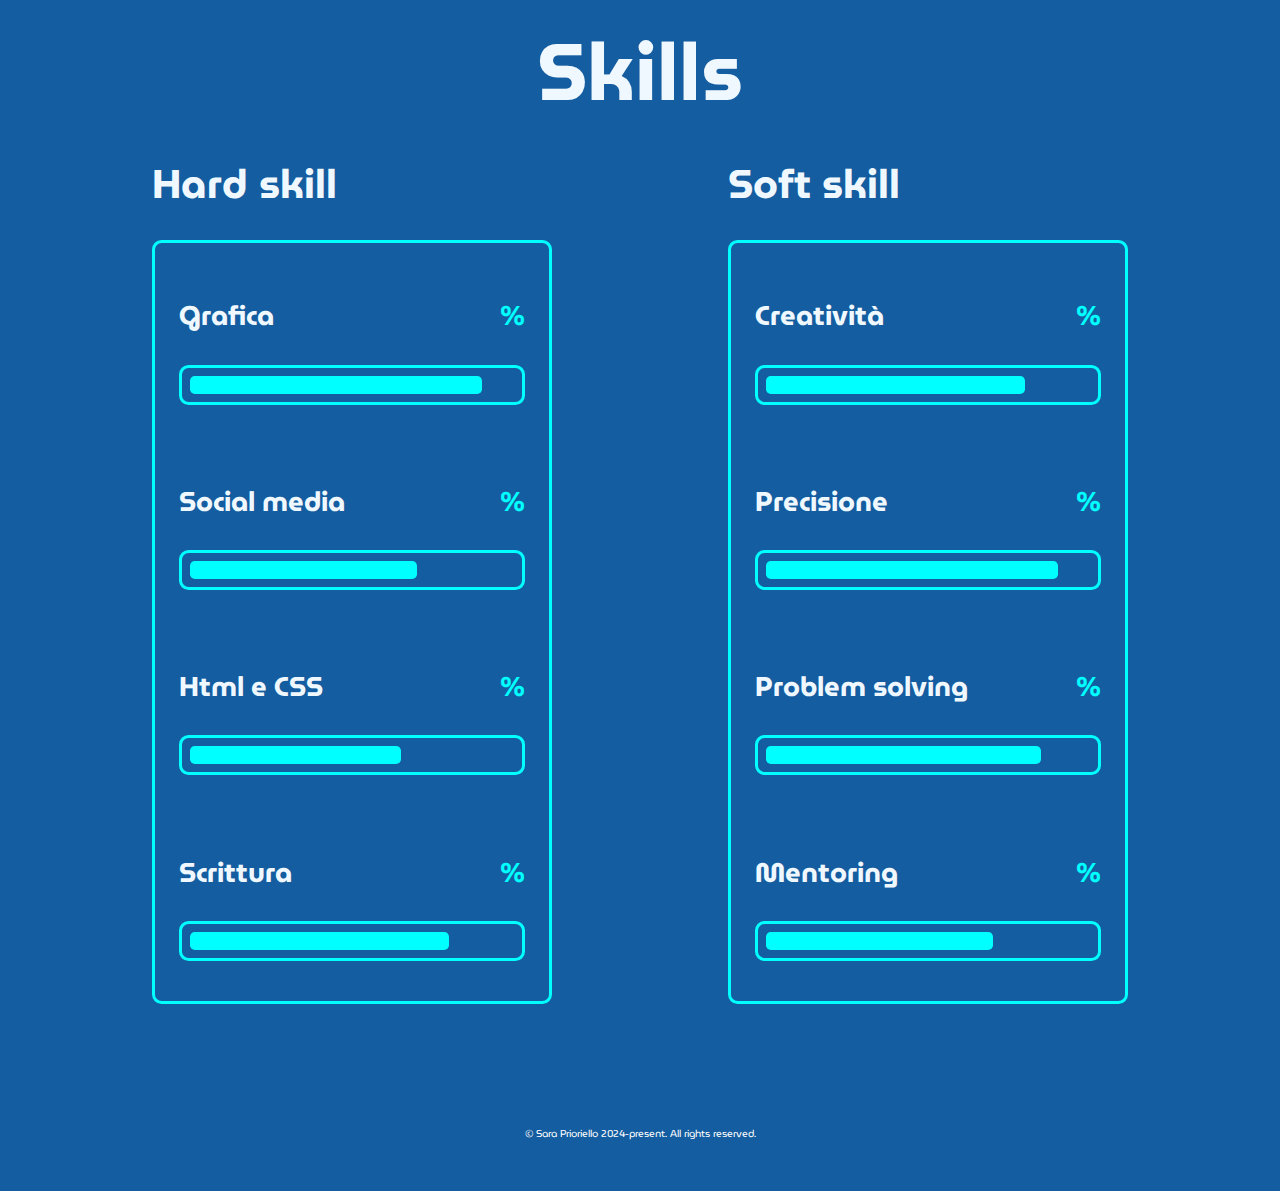
==== commit 8ddf4028: "apportate ultime modifiche" ====
--- a/about.html
+++ b/about.html
@@ -40,7 +40,7 @@
             L'apprendimento in questo settore mi sta regalando un'incredibile sfida e una gratificante esperienza. Attraverso corsi, progetti pratici e l'immersione in ambienti di sviluppo, sto acquistendo una solida base di competenze in programmazione. Questo percorso mi sta permettendo di scoprire il piacere di creare soluzioni tecnologiche innovative e di trasformare le mie idee in realtà attraverso il linguaggio del codice.
             <br>
             <br>
-            La programmazione ha aperto per me un mondo di opportunità senza confini, dove la creatività e la logica si fondono per dare vita a progetti entusiasmanti e significativi. Ogni linea di codice scritta rappresenta una nuova sfida da affrontare e un passo avanti nel mio percorso professionale. Sono entusiasta di continuare a crescere e ad esplorare le infinite possibilità offerte dalla programmazione, contribuendo così a plasmare il futuro digitale con innovazione e passione.
+            Sono entusiasta di continuare a crescere e ad esplorare le infinite possibilità offerte dalla programmazione! 
             
             
             
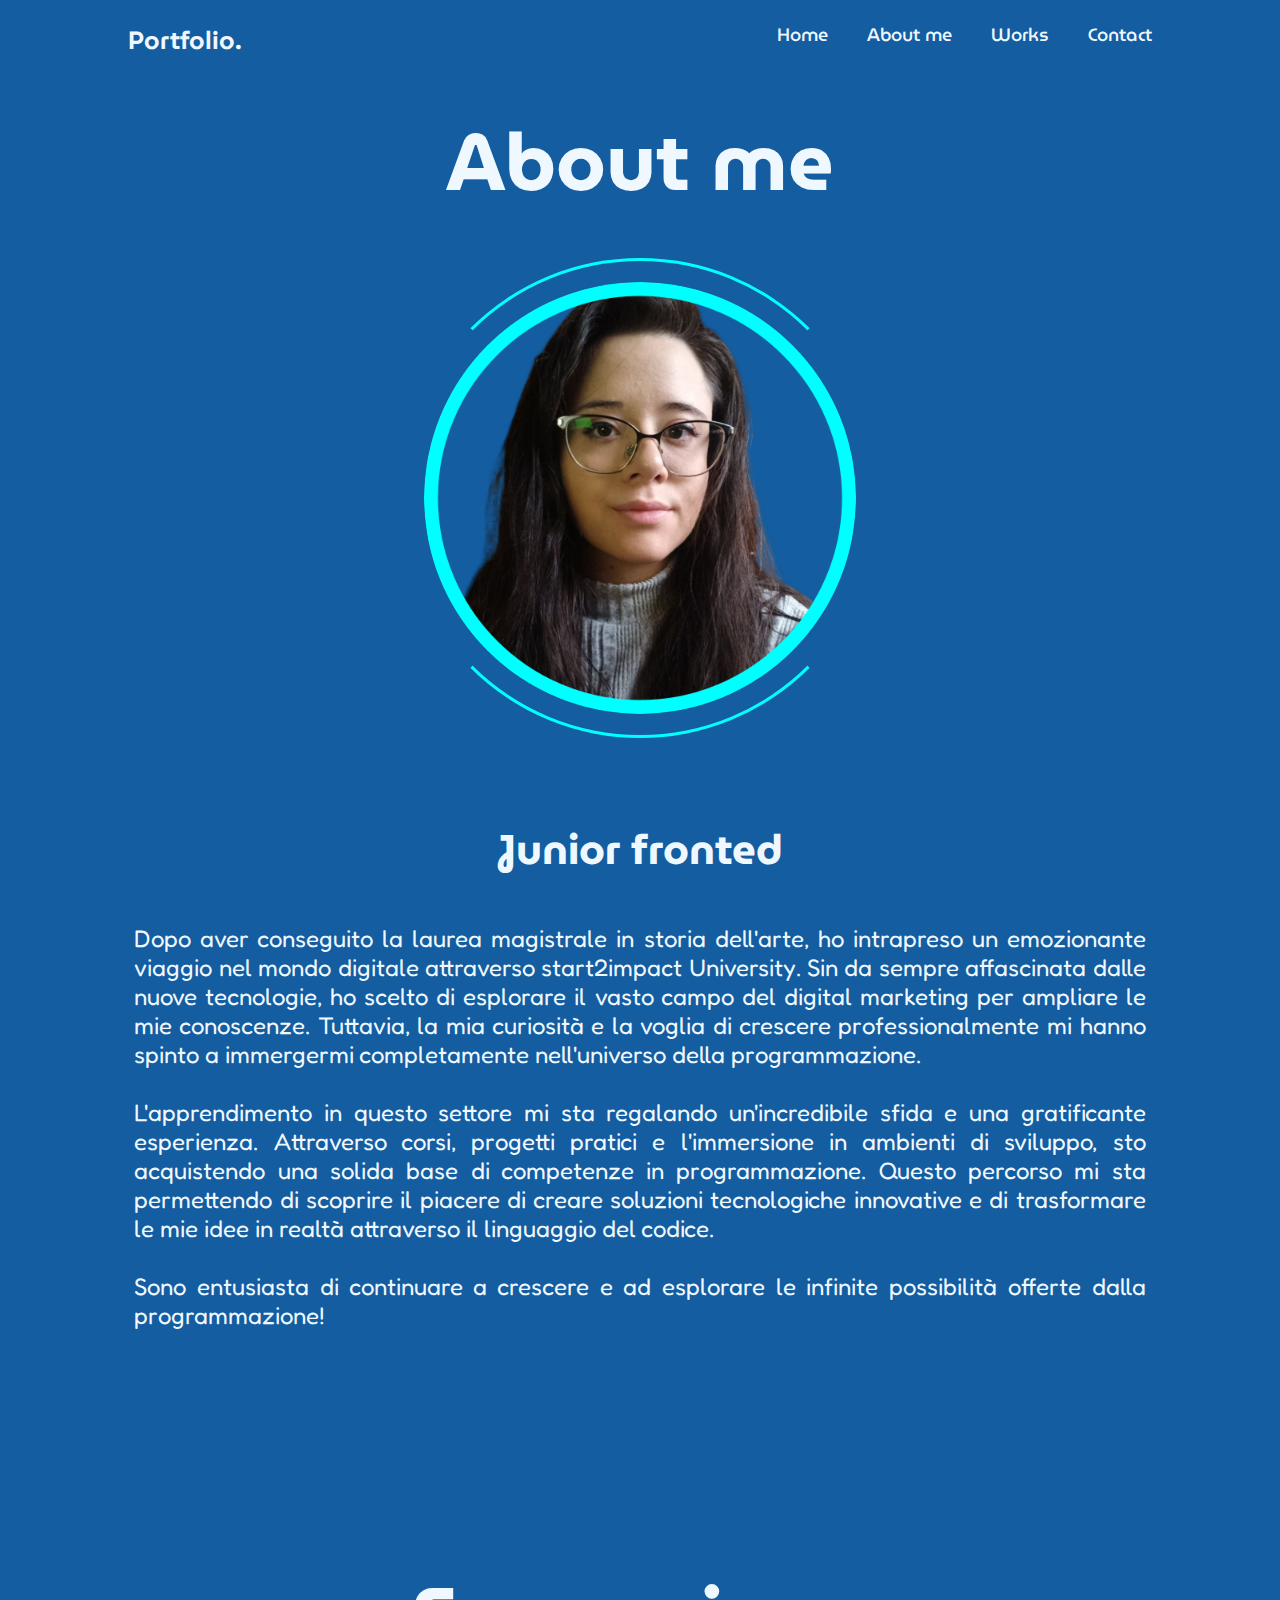
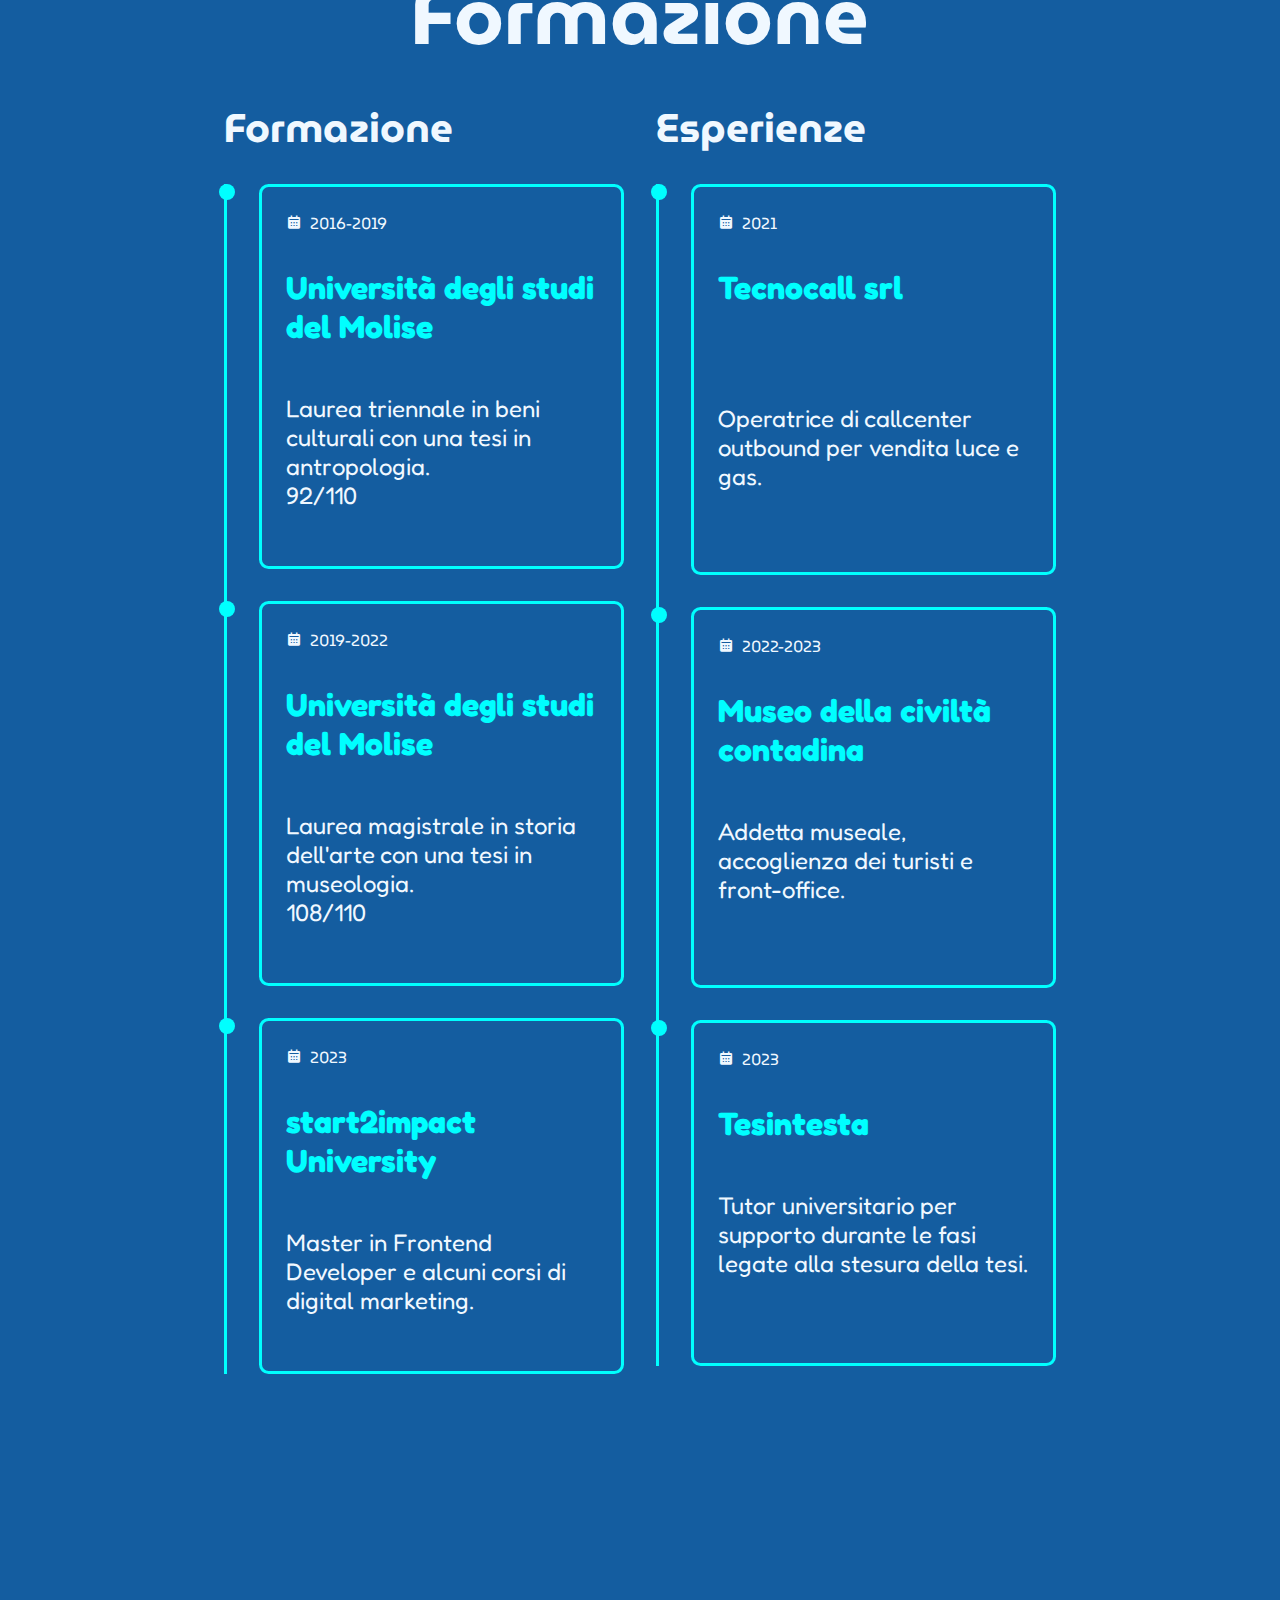
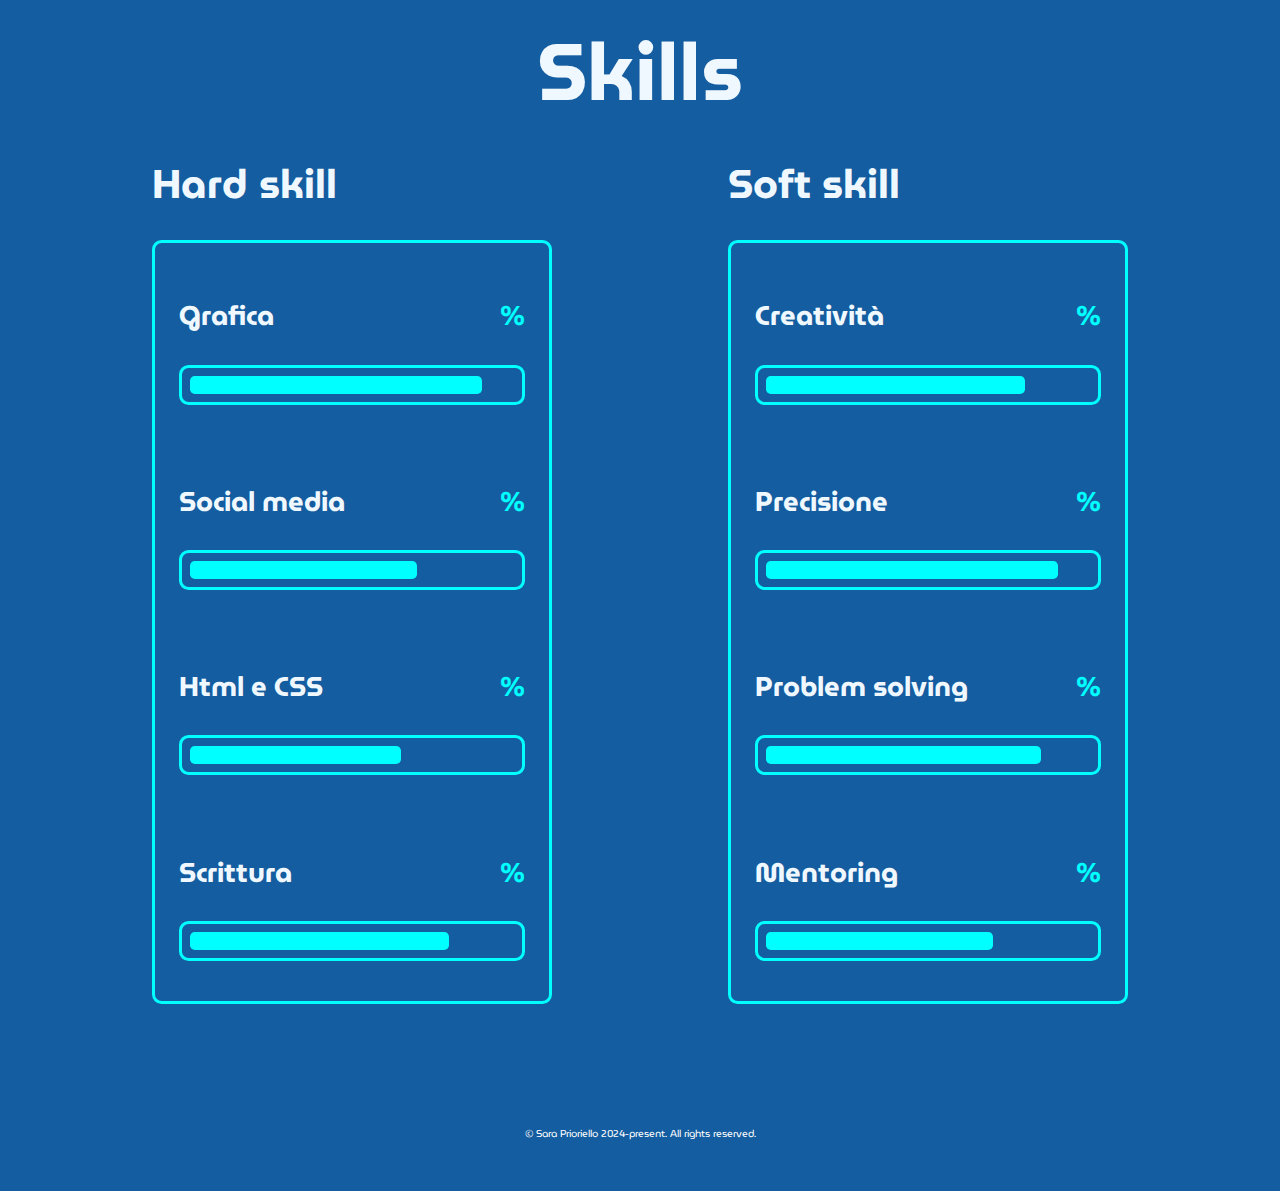
==== commit c0cfbb54: "sistemato file js in folder" ====
--- a/about.html
+++ b/about.html
@@ -215,6 +215,6 @@
     </footer>
    
 
-    <script src="script.js"></script>
+    <script src="assets\js\script.js"></script>
 </body>
 </html>